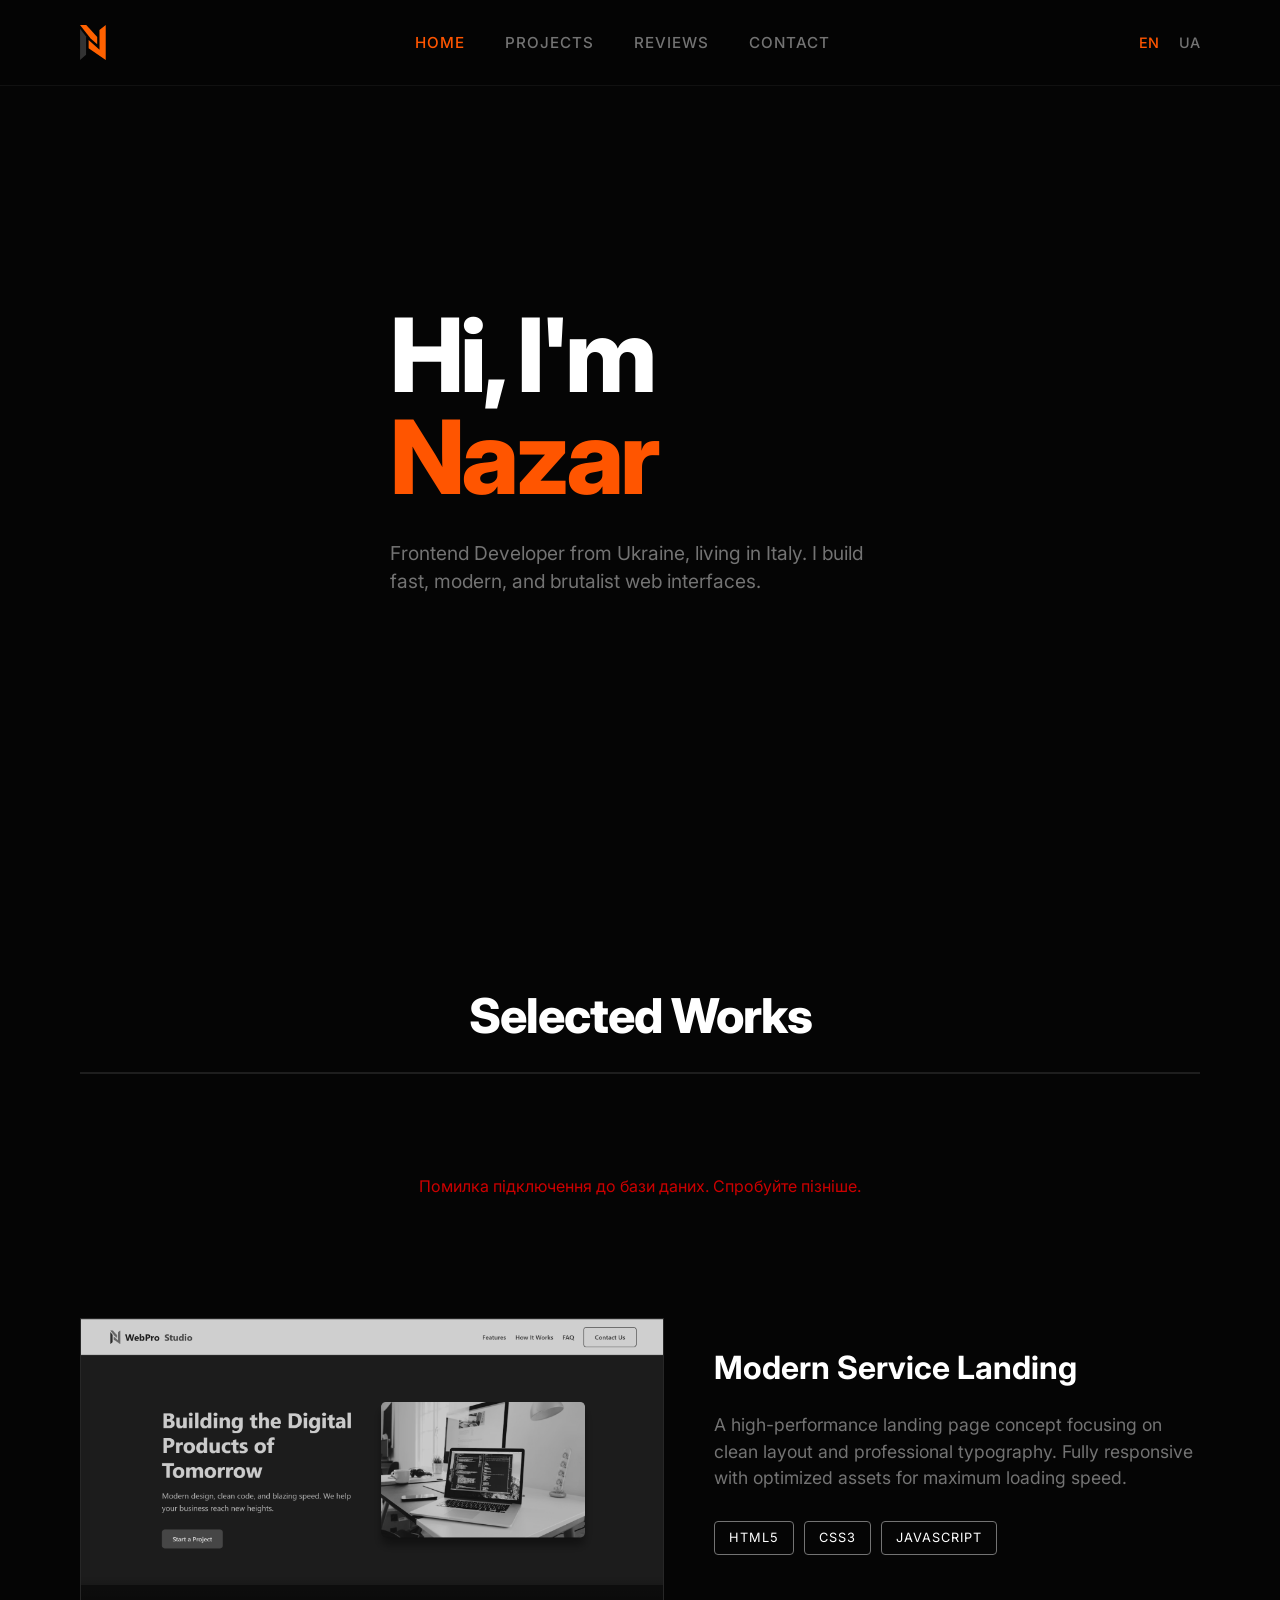
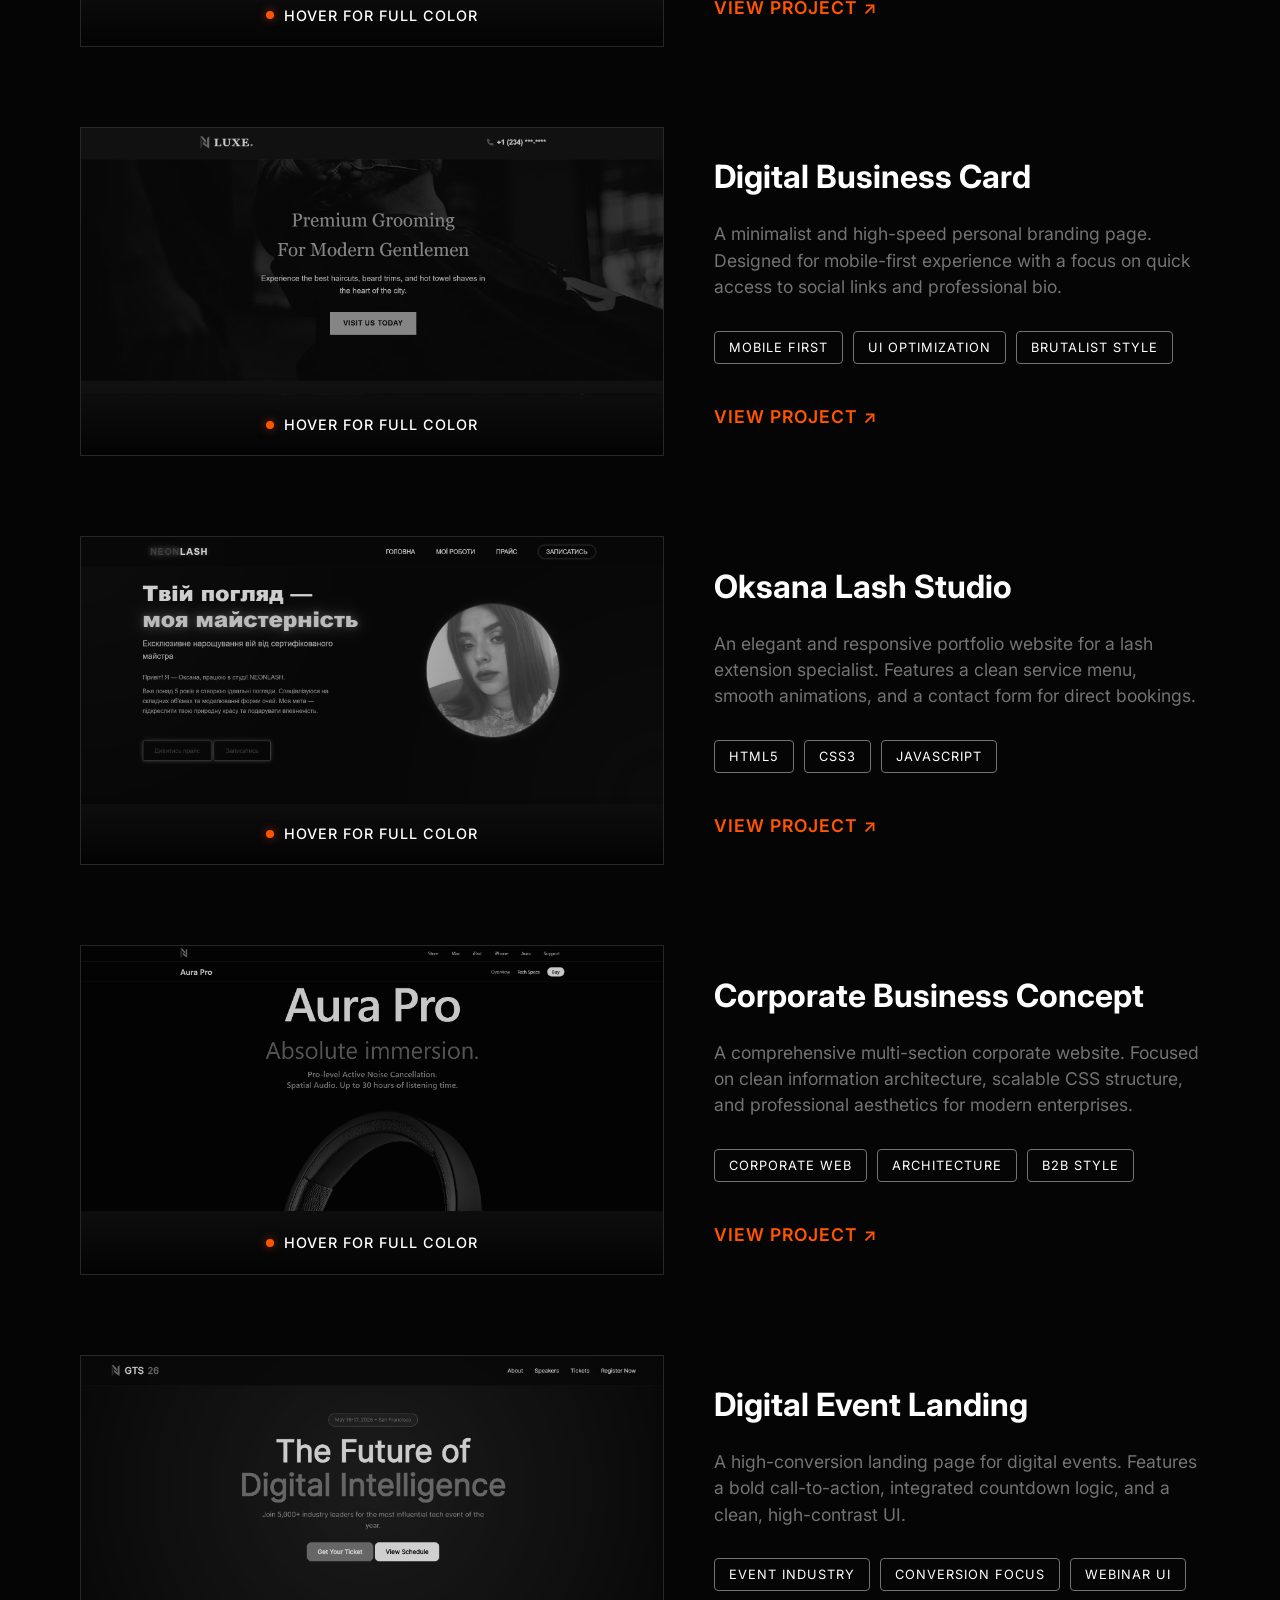
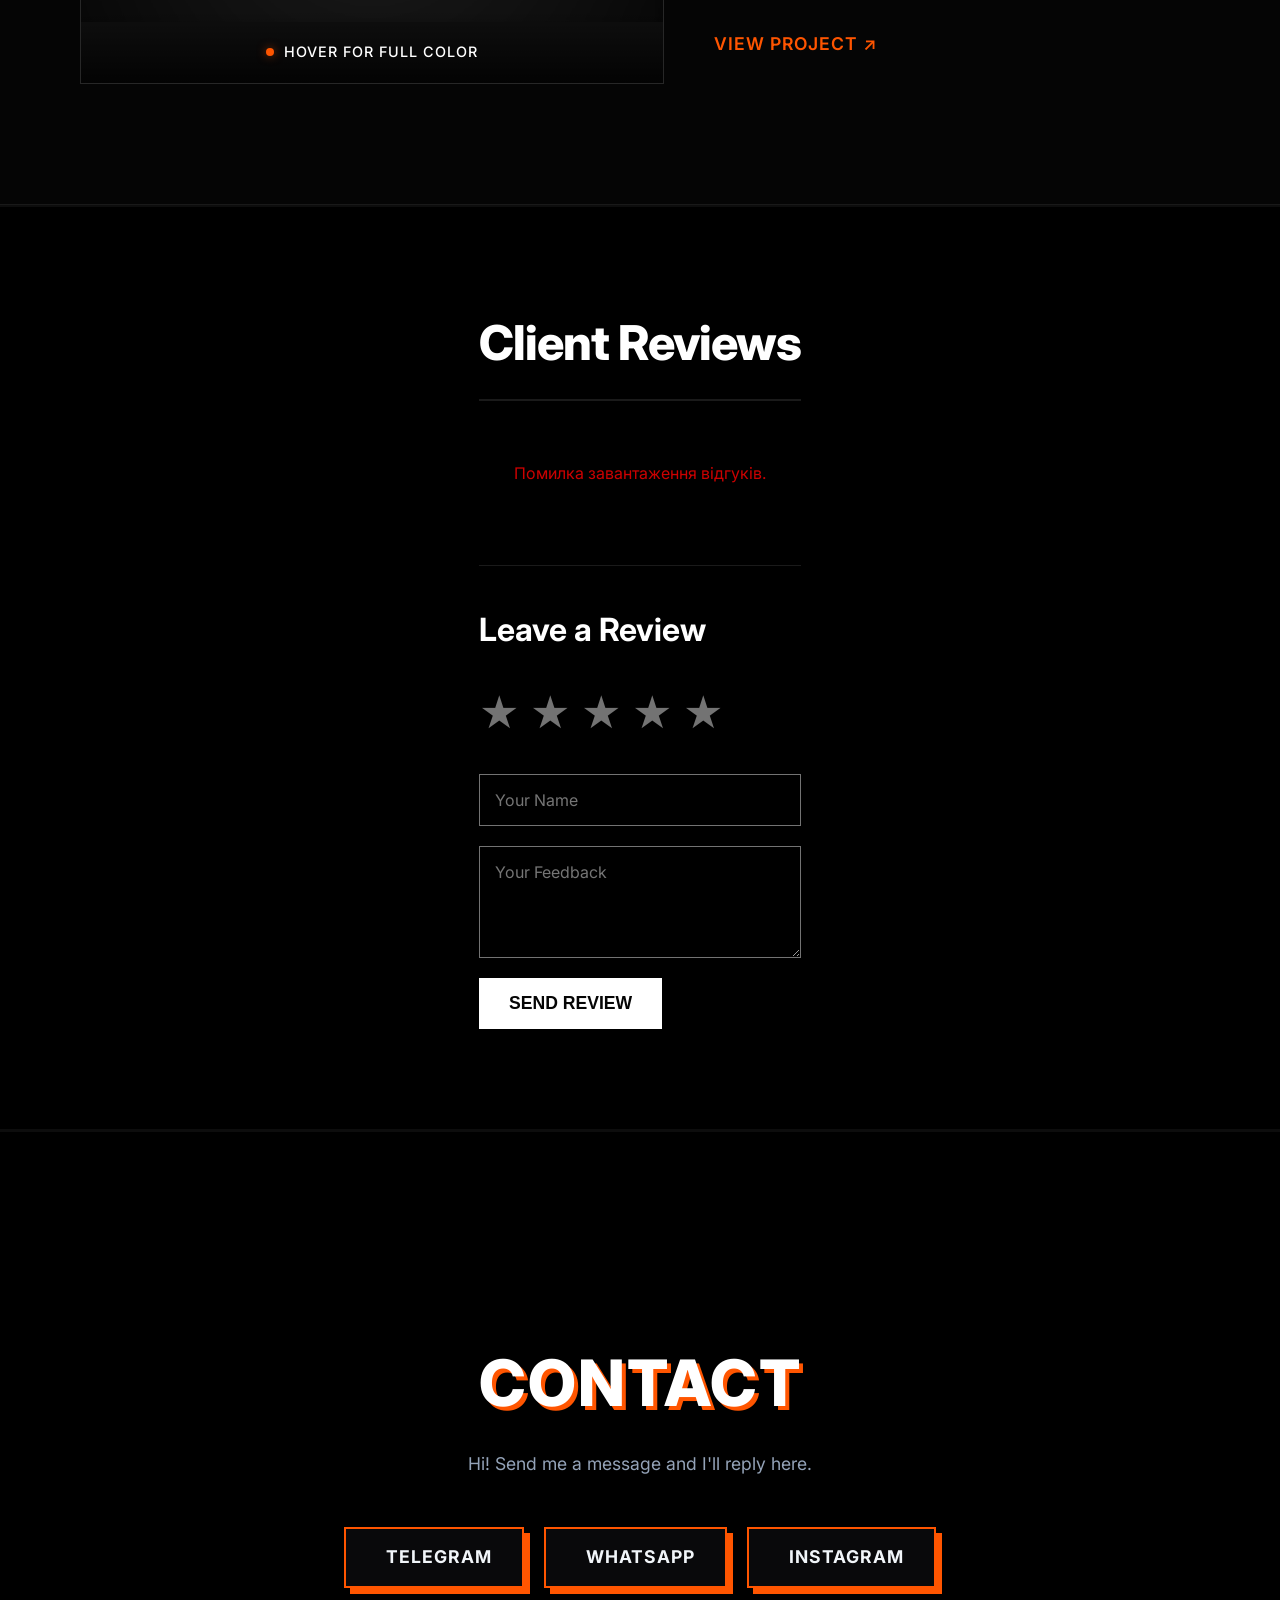
==== index.html @ 7e35fb07 "Update sorting" ====
<!DOCTYPE html>
<html lang="en">
<head>
    <meta charset="UTF-8">
    <meta name="viewport" content="width=device-width, initial-scale=1.0">
    <title>Nazar | Frontend Developer</title>
    
    <link href="https://fonts.googleapis.com/css2?family=Inter:wght@400;500;800&display=swap" rel="stylesheet">
    <link rel="stylesheet" href="styles/style.css">
    <link rel="icon" type="image/svg+xml" href="favicon.svg">
</head>
<body>

    <nav class="top-nav">
        <div class="container nav-wrapper">
            <div class="logo">
    <a href="#home">
        <svg class="brutal-logo" viewBox="0 0 366 497" fill="none" xmlns="http://www.w3.org/2000/svg">
            <path d="M1.00001 52.8118V496.337L86.5 421.773V162.172L1.00001 52.8118Z" fill="#333333"/>
            <path d="M122.5 212L277.338 352.631L276.5 70L365.5 1.07288e-06V497L122.5 329L122.5 212Z" fill="#FF6100"/>
            <path d="M0 0H89L244.5 171.645V275L150.605 193.307L0 0Z" fill="#FF6100"/>
        </svg>
    </a>
</div>
            
            <ul class="nav-links">
                <li><a href="#home" class="active" data-i18n="nav_home">Home</a></li>
                <li><a href="#projects" data-i18n="nav_projects">Projects</a></li>
                <li><a href="#reviews" data-i18n="nav_reviews">Reviews</a></li>
                <li><a href="#contact" data-i18n="nav_contact">Contact</a></li>
            </ul>

            <div class="lang-switcher">
                <button class="lang-btn active" data-lang="en">EN</button>
                <button class="lang-btn" data-lang="ua">UA</button>
            </div>
        </div>
    </nav>

    <header class="hero" id="home">
        <div class="container">
            <h1 class="hero-title" data-i18n="hero_title">Hi, I'm <br><span class="highlight">Nazar</span></h1>
            <p class="hero-subtitle" data-i18n="hero_subtitle">Frontend Developer from Ukraine, living in Italy. I build fast, modern, and brutalist web interfaces.</p>
        </div>
    </header>

    <section id="projects" class="section">
        <div class="container">
            <h2 class="section-title reveal" data-i18n="section_projects_title">Selected Works</h2>

            <div class="projects-grid">
                <article class="project-card reveal">
    <div class="project-image">
        <img src="images/example-landing.png" alt="Example Landing Page" class="portfolio-img">
        
        <div class="image-overlay-hint">
            <span class="dot-orange"></span> 
            <span data-i18n="hint_hover_color">Hover for color</span>
        </div>
    </div>
    
    <div class="project-info">
        <h3 data-i18n="project_example_title">Modern Service Landing</h3>
        <p class="project-desc" data-i18n="project_example_desc">
            A high-performance landing page concept focusing on clean layout and professional typography. Fully responsive with optimized assets for maximum loading speed.
        </p>
        
        <div class="tech-stack">
            <span>HTML5</span>
            <span>CSS3</span>
            <span>JavaScript</span>
        </div>
        
        <a href="https://nazarhlbv.github.io/example-landing/" class="btn-link" target="_blank" data-i18n="btn_view_project">View Project ↗</a>
    </div>
</article>
  <article class="project-card reveal">
    <div class="project-image">
        <img src="images/example-card-site.png" alt="Personal Business Card Website" class="portfolio-img">
        
        <div class="image-overlay-hint">
            <span class="dot-orange"></span> 
            <span data-i18n="hint_hover_color">Hover for color</span>
        </div>
    </div>
    
    <div class="project-info">
        <h3 data-i18n="project_card_title">Digital Business Card</h3>
        <p class="project-desc" data-i18n="project_card_desc">
            A minimalist and high-speed personal branding page. Designed for mobile-first experience with a focus on quick access to social links, professional bio, and contact information.
        </p>
        
        <div class="tech-stack">
            <span>Mobile First</span>
            <span>UI Optimization</span>
            <span>Brutalist Style</span>
        </div>
        
        <a href="https://nazarhlbv.github.io/example-card-site/" class="btn-link" target="_blank" data-i18n="btn_view_project">View Project ↗</a>
    </div>
</article>
                <article class="project-card reveal">
                    <div class="project-image">
                        <img src="images/project-lash.png" alt="Ksu Lash Studio Website" class="portfolio-img">
                        
                        <div class="image-overlay-hint">
                            <span class="dot-orange"></span> 
                            <span data-i18n="hint_hover_color">Hover for color</span>
                        </div>
                    
                    </div>
                    
                    

                    <div class="project-info">
                        <h3 data-i18n="project_lash_title">Oksana Lash Studio</h3>
                        <p class="project-desc" data-i18n="project_lash_desc">
                            An elegant and responsive portfolio website for a lash extension specialist. Features a clean service menu, smooth animations, and a contact form for direct bookings.
                        </p>
                        
                        <div class="tech-stack">
                            <span>HTML5</span>
                            <span>CSS3</span>
                            <span>JavaScript</span>
                        </div>
                        
                        <a href="https://nazarhlbv.github.io/lashmaker-ksu-portfolio/" class="btn-link" target="_blank" data-i18n="btn_view_project">View Project ↗</a>
                    </div>
                </article>
                <article class="project-card reveal">
    <div class="project-image">
        <img src="images/example-corporate-site.png" alt="Corporate Business Website" class="portfolio-img">
        
        <div class="image-overlay-hint">
            <span class="dot-orange"></span> 
            <span data-i18n="hint_hover_color">Hover for color</span>
        </div>
    </div>
    
    <div class="project-info">
        <h3 data-i18n="project_corp_title">Corporate Business Concept</h3>
        <p class="project-desc" data-i18n="project_corp_desc">
            A comprehensive multi-section corporate website. Focused on clean information architecture, scalable CSS structure, and professional aesthetics for modern enterprises.
        </p>
        
        <div class="tech-stack">
            <span>Corporate Web</span>
            <span>Architecture</span>
            <span>B2B Style</span>
        </div>
        
        <a href="https://nazarhlbv.github.io/example-corporate-site/" class="btn-link" target="_blank" data-i18n="btn_view_project">View Project ↗</a>
    </div>
</article>
<article class="project-card reveal">
    <div class="project-image">
        <img src="images/example-event-page.png" alt="Event Webinar Landing" class="portfolio-img">
        
        <div class="image-overlay-hint">
            <span class="dot-orange"></span> 
            <span data-i18n="hint_hover_color">Hover for color</span>
        </div>
    </div>
    
    <div class="project-info">
        <h3 data-i18n="project_event_title">Digital Event Landing</h3>
        <p class="project-desc" data-i18n="project_event_desc">
            A high-conversion landing page for digital events. Features a bold call-to-action, integrated countdown logic, and a clean, high-contrast UI designed to drive registrations.
        </p>
        
        <div class="tech-stack">
            <span>Event Industry</span>
            <span>Conversion Focus</span>
            <span>Webinar UI</span>
        </div>
        
        <a href="https://nazarhlbv.github.io/example-event-page/" class="btn-link" target="_blank" data-i18n="btn_view_project">View Project ↗</a>
    </div>
</article>
            </div>
        </div>
    </section>

    <section id="reviews" class="section">
        <div class="container">
            <h2 class="section-title reveal" data-i18n="section_reviews_title">Client Reviews</h2>

            <div class="reviews-grid reveal" id="reviews-container">
    </div>

            <div class="review-form-container reveal">
                <h3 data-i18n="leave_review_title">Leave a Review</h3>
                <form id="review-form" class="brutal-form">
                    
                    <div class="rating-select">
                        <span class="star" data-value="1">★</span>
                        <span class="star" data-value="2">★</span>
                        <span class="star" data-value="3">★</span>
                        <span class="star" data-value="4">★</span>
                        <span class="star" data-value="5">★</span>
                        <input type="hidden" id="rating-value" value="0">
                    </div>

                    <input type="text" id="reviewer-name" placeholder="Your Name" required data-i18n-placeholder="placeholder_name">
                    <textarea id="reviewer-text" rows="4" placeholder="Your Feedback" required data-i18n-placeholder="placeholder_feedback"></textarea>
                    
                    <button type="submit" class="btn-submit" data-i18n="btn_submit_review">Send Review</button>
                </form>
            </div>

        </div>
    </section>

   

    
    
<section id="contact" class="brutal-contact-section reveal">
        <div class="contact-container">
        <h2 class="brutal-title reveal" data-i18n="contact_title">Contact</h2>
        
        <p class="contact-subtitle reveal" data-i18n="contact_subtitle">
            Привіт! Напиши мені повідомлення, і ми обговоримо твій проєкт.
        </p>

        <div class="social-links-grid reveal">
            <a href="https://t.me/nazarhlbv" target="_blank" class="brutal-btn telegram">
                <i class='bx bxl-telegram'></i> <span data-i18n="btn_telegram">Telegram</span>
            </a>

            <a href="https://wa.me/380968238181" target="_blank" class="brutal-btn whatsapp">
                <i class='bx bxl-whatsapp'></i> <span data-i18n="btn_whatsapp">WhatsApp</span>
            </a>

            <a href="https://www.instagram.com/nazarhlbv/" target="_blank" class="brutal-btn github">
                <i class='bx bxl-instagram'></i> <span data-i18n="btn_instagram">Instagram</span>
            </a>
        </div>
    </div>
</section>
<script src="scripts/script.js" defer></script>
</body>
</html>
---- styles/style.css ----
/* ========================================== */
/* 1. БАЗОВІ НАЛАШТУВАННЯ (МІНІМАЛІЗМ)        */
/* ========================================== */

:root {
    --bg-black: #050505;       /* Майже абсолютний чорний */
    --text-white: #ffffff;     /* Чистий білий */
    --text-gray: #737373;      /* Стильний нейтральний сірий */
    --accent-orange: #FF5500;  /* Яскравий, різкий помаранчевий */
}

* {
    margin: 0;
    padding: 0;
    box-sizing: border-box;
}
html {
    scroll-behavior: smooth;
    /* Це дуже важлива штука! Вона каже браузеру зупиняти скрол на 100px вище заголовка, 
       щоб твоя напівпрозора шапка меню не перекривала текст */
    scroll-padding-top: 100px; 
}
body {
    font-family: 'Inter', sans-serif;
    background-color: var(--bg-black);
    color: var(--text-white);
    line-height: 1.5;
    /* Додаємо плавне прокручування */
}

.container {
    max-width: 1200px;
    margin: 0 auto;
    padding: 0 40px; /* Більші відступи по краях для "повітря" */
}

/* ========================================== */
/* 2. НАВІГАЦІЯ (БЕЗ СКЛА, ТІЛЬКИ ТЕКСТ)      */
/* ========================================== */

.nav-wrapper {
    display: flex;
    justify-content: space-between;
    align-items: center;
}

.logo {
    font-size: 1.2rem;
    font-weight: 800;
    letter-spacing: -1px;
    text-transform: uppercase;
}

.logo .dot {
    color: var(--accent-orange);
}
/* Стилі для горизонтального списку навігації */
.nav-links {
    display: flex;
    gap: 40px; /* Відстань між кнопками меню */
    list-style: none; /* Прибираємо крапки списку */
}

.nav-links a {
    text-decoration: none; /* Прибираємо підкреслення */
    color: var(--text-gray);
    font-size: 0.95rem;
    font-weight: 500;
    text-transform: uppercase;
    letter-spacing: 1px;
    transition: color 0.3s ease;
}

/* Ефект при наведенні мишки */
.nav-links a:hover {
    color: var(--text-white);
}

/* Активний пункт меню (де ми зараз знаходимось) */
.nav-links a.active {
    color: var(--accent-orange);
}

/* Робимо так, щоб при скролі шапка мала ледь помітну лінію знизу та трохи прозорий фон */
.top-nav {
    position: fixed;
    top: 0;
    width: 100%;
    padding: 25px 0;
    /* Чорний фон з легким ефектом прозорості (95%) */
    background-color: rgba(5, 5, 5, 0.95); 
    backdrop-filter: blur(10px); /* Розмиває те, що проїжджає під шапкою */
    -webkit-backdrop-filter: blur(10px);
    border-bottom: 1px solid rgba(255, 255, 255, 0.05); /* Ледь помітна сіра лінія */
    z-index: 100;
}

.lang-switcher {
    display: flex;
    gap: 20px;
}

.lang-btn {
    background: transparent;
    border: none;
    color: var(--text-gray);
    font-size: 0.9rem;
    font-weight: 500;
    cursor: pointer;
    transition: color 0.3s ease;
    font-family: 'Inter', sans-serif;
    text-transform: uppercase;
}

.lang-btn:hover {
    color: var(--text-white);
}

/* Мінімалістичний акцент для вибраної мови (просто помаранчевий текст) */
.lang-btn.active {
    color: var(--accent-orange);
}

/* ========================================== */
/* 3. ГОЛОВНИЙ ЕКРАН (HERO)                   */
/* ========================================== */

.hero {
    height: 100vh;
    display: flex;
    align-items: center; /* Центруємо по вертикалі */
    /* Але текст тепер притиснутий до лівого краю (через .container) */
}

.hero-title {
    font-size: clamp(4rem, 8vw, 7rem);
    font-weight: 800;
    line-height: 1;
    letter-spacing: -0.04em;
    margin-bottom: 30px;
    color: var(--text-white);
    
    /* Додаємо магію анімації */
    opacity: 0; /* Спочатку робимо текст повністю прозорим */
    /* Запускаємо анімацію: триває 1 сек, плавна крива швидкості, залишається в кінці (forwards) */
    animation: fadeUp 1s cubic-bezier(0.16, 1, 0.3, 1) forwards; 
}

.hero-title .highlight {
    color: var(--accent-orange);
}

.hero-subtitle {
    font-size: 1.2rem;
    color: var(--text-gray);
    max-width: 500px;
    font-weight: 400;
    
    /* Додаємо магію анімації для підзаголовка */
    opacity: 0;
    animation: fadeUp 1s cubic-bezier(0.16, 1, 0.3, 1) forwards;
    animation-delay: 0.3s; /* ВАЖЛИВО: Затримка в 0.3 секунди, щоб він з'явився ПІСЛЯ заголовка */
}
/* ========================================== */
/* 4. АНІМАЦІЇ ПОЯВИ (ANIMATIONS)             */
/* ========================================== */

/* Анімація плавного спливання знизу вгору */
@keyframes fadeUp {
    0% {
        opacity: 0;
        transform: translateY(40px); /* Починаємо на 40 пікселів нижче */
    }
    100% {
        opacity: 1;
        transform: translateY(0); /* Стаємо на своє фінальне місце */
    }
}

/* ========================================== */
/* 5. БАЗОВІ СЕКЦІЇ (ДЛЯ СКРОЛУ)              */
/* ========================================== */

.section {
    min-height: 100vh; /* Кожна секція займає 100% висоти екрану */
    display: flex;
    align-items: center;
    padding-top: 80px; /* Відступ зверху, щоб наша фіксована шапка не перекривала контент */
}

.section h2 {
    font-size: 3rem;
    font-weight: 800;
    color: var(--text-white);
    opacity: 0.2; /* Поки що зробимо текст напівпрозорим, як "заглушку" */
    text-align: center;
}
/* ========================================== */
/* 6. СЕКЦІЯ ПРОЄКТІВ                         */
/* ========================================== */

.section-title {
    font-size: clamp(2.5rem, 5vw, 4rem);
    font-weight: 800;
    margin-bottom: 60px;
    letter-spacing: -1px;
    color: var(--text-white);
    border-bottom: 2px solid rgba(255, 255, 255, 0.1); /* Тонка лінія під заголовком */
    padding-bottom: 20px;
}

/* Сітка для проєктів (якщо їх буде кілька, вони стануть один під одним) */
.projects-grid {
    display: flex;
    flex-direction: column;
    gap: 80px; /* Велика відстань між проєктами */
}

/* Картка проєкту: зліва картинка, справа текст */
.project-card {
    display: grid;
    grid-template-columns: 1.2fr 1fr; /* Картинка трохи ширша за текст */
    gap: 50px;
    align-items: center;
}

/* Заглушка для скріншоту сайту */
.project-image .image-placeholder {
    width: 100%;
    aspect-ratio: 16 / 9; /* Пропорції екрану ноутбука */
    background-color: #0f0f0f; /* Трохи світліший за фон сайту */
    border: 1px solid rgba(255, 255, 255, 0.1);
    display: flex;
    align-items: center;
    justify-content: center;
    color: var(--text-gray);
    font-size: 0.9rem;
    text-transform: uppercase;
    letter-spacing: 2px;
    transition: border-color 0.3s ease;
}

/* При наведенні на проєкт рамка картинки стає помаранчевою */
.project-card:hover .image-placeholder {
    border-color: var(--accent-orange);
}

.project-info h3 {
    font-size: 2rem;
    font-weight: 700;
    margin-bottom: 20px;
    color: var(--text-white);
}

.project-desc {
    font-size: 1.1rem;
    color: var(--text-gray);
    margin-bottom: 30px;
}

/* Теги технологій (маленькі строгі рамочки) */
.tech-stack {
    display: flex;
    flex-wrap: wrap;
    gap: 10px;
    margin-bottom: 40px;
}

.tech-stack span {
    font-size: 0.8rem;
    color: var(--text-white);
    border: 1px solid var(--text-gray);
    padding: 6px 14px;
    border-radius: 4px; /* Легке закруглення, майже квадратне */
    text-transform: uppercase;
    letter-spacing: 1px;
}

/* Кнопка-посилання */
.btn-link {
    display: inline-block;
    color: var(--accent-orange);
    font-size: 1.1rem;
    font-weight: 600;
    text-decoration: none;
    text-transform: uppercase;
    letter-spacing: 1px;
    transition: transform 0.3s ease, color 0.3s ease;
}

/* Стрілочка вистрибує при наведенні */
.btn-link:hover {
    color: #ff7733; /* Трохи світліший помаранчевий */
    transform: translateX(10px); /* Зсув вправо */
}

/* Адаптивність: на мобільних телефонах картинка і текст стають в стовпчик */
@media (max-width: 900px) {
    .project-card {
        grid-template-columns: 1fr; /* Одна колонка */
        gap: 30px;
    }
}
/* ========================================== */
/* СТИЛІ ДЛЯ КАРТИНКИ ПРОЄКТУ (BRUTALISM)     */
/* ========================================== */

/* ========================================== */
/* СТИЛІ ДЛЯ КАРТИНКИ ПРОЄКТУ (BRUTALISM)     */
/* ========================================== */

.project-image {
    width: 100%;
    /* Робимо цей блок відносним (relative), щоб підказка була всередині */
    position: relative; 
    overflow: hidden; 
    border: 1px solid rgba(255, 255, 255, 0.1);
    background-color: #0f0f0f; /* Колір заглушки */
    transition: border-color 0.3s ease;
}

.portfolio-img {
    width: 100%;
    height: 100%;
    aspect-ratio: 16 / 9;
    object-fit: contain;
    display: block;
    object-position: top;
    /* Магія Бруталізму: чорно-біла */
    filter: grayscale(100%) opacity(0.8);
    transition: transform 0.5s ease, filter 0.5s ease;
}

/* ========================================== */
/* НОВА ПІДКАЗКА ПОНОВЕРХ КАРТИНКИ            */
/* ========================================== */

.image-overlay-hint {
    /* Абсолютне позиціонування поверх картинки */
    position: absolute;
    bottom: 0;
    left: 0;
    width: 100%;
    
    /* Темний, напівпрозорий градієнт-підкладка */
    background: linear-gradient(0deg, rgba(0,0,0,0.8) 0%, rgba(0,0,0,0) 100%);
    
    color: var(--text-white);
    padding: 30px 20px 20px; /* Більший відступ зверху для градієнта */
    display: flex;
    align-items: center;
    justify-content: center;
    gap: 10px;
    font-size: 0.9rem;
    font-weight: 500;
    text-transform: uppercase;
    letter-spacing: 1px;
    font-family: 'Inter', sans-serif;
    
    /* Ховаємо її за замовчуванням (через opacity) */
    opacity: 1; /* Спочатку видно */
    transition: opacity 0.3s ease;
    z-index: 2;
}

/* Маленька помаранчева цятка */
.image-overlay-hint .dot-orange {
    width: 8px;
    height: 8px;
    background-color: var(--accent-orange);
    border-radius: 50%;
    box-shadow: 0 0 10px rgba(255, 85, 0, 0.5); /* Світіння */
}

/* ========================================== */
/* ХОВЕР ЛОГІКА (Тільки на зображення!)       */
/* ========================================== */

/* 1. Коли наводимо на .project-image: */
.project-image:hover .portfolio-img {
    filter: grayscale(0%) opacity(1); /* Колір! */
    transform: scale(1.05); /* Легке наближення */
}

.project-image:hover {
    border-color: var(--accent-orange); /* Рамка */
}

/* 2. Ховаємо підказку, коли зображення стає кольоровим */
.project-image:hover .image-overlay-hint {
    opacity: 0; /* Зникає плавно */
}
/* ========================================== */
/* 8. ФОРМА ВІДГУКУ (BRUTALISM)               */
/* ========================================== */

.review-form-container {
    margin-top: 80px;
    padding-top: 40px;
    border-top: 1px solid rgba(255, 255, 255, 0.1);
    max-width: 600px; /* Форма не розтягується на весь екран */
}

.review-form-container h3 {
    font-size: 2rem;
    margin-bottom: 30px;
    color: var(--text-white);
}

.brutal-form {
    display: flex;
    flex-direction: column;
    gap: 20px;
}

.brutal-form input,
.brutal-form textarea {
    background: transparent;
    border: 1px solid var(--text-gray);
    color: var(--text-white);
    padding: 15px;
    font-size: 1rem;
    font-family: 'Inter', sans-serif;
    transition: border-color 0.3s ease, box-shadow 0.3s ease;
    outline: none;
}

/* Коли користувач клікає на поле (фокус) */
.brutal-form input:focus,
.brutal-form textarea:focus {
    border-color: var(--accent-orange);
    /* Брутальний ефект: масивна помаранчева лінія зліва всередині поля */
    box-shadow: inset 4px 0 0 var(--accent-orange); 
}

/* Інтерактивні зірочки */
.rating-select {
    display: flex;
    gap: 10px;
    font-size: 2.5rem; /* Великі зірки */
    cursor: pointer;
    color: var(--text-gray);
    margin-bottom: 10px;
}

.rating-select .star {
    transition: color 0.2s ease, transform 0.2s ease;
}

/* Коли зірка активна (клікнули) або на неї навели (через JS) */
.rating-select .star.hovered,
.rating-select .star.active {
    color: var(--accent-orange);
}

.rating-select .star.hovered {
    transform: scale(1.1); /* Трохи збільшується */
}

/* Кнопка відправки */
.btn-submit {
    background: var(--text-white);
    color: var(--bg-black);
    border: none;
    padding: 15px 30px;
    font-size: 1.1rem;
    font-weight: 700;
    text-transform: uppercase;
    cursor: pointer;
    transition: background 0.3s ease, color 0.3s ease;
    align-self: flex-start; /* Кнопка не розтягується, а займає стільки місця, скільки треба */
}

.btn-submit:hover {
    background: var(--accent-orange);
    color: var(--text-white);
}
.review-header {
    display: flex;
    justify-content: space-between;
    align-items: flex-start;
    margin-bottom: 20px;
}

.review-date {
    font-size: 0.8rem;
    color: var(--text-gray);
    font-weight: 500;
}

/* Оновимо колір порожніх зірок для контрасту */
.stars {
    color: var(--accent-orange);
}
/* Кнопка чату */
#chat-widget {
    position: fixed;
    bottom: 30px;
    left: 30px;
    z-index: 1000;
}

#chat-trigger {
    width: 60px;
    height: 60px;
    background: var(--accent-orange);
    border: none;
    border-radius: 0; /* Бруталізм — квадрати! */
    font-size: 1.5rem;
    cursor: pointer;
    box-shadow: 5px 5px 0 var(--text-white);
    transition: transform 0.2s;
}

#chat-trigger:active { transform: translate(2px, 2px); }


/* ========================================== */
/* СТИЛІ ДЛЯ ПОВІДОМЛЕНЬ ТА ГАЛОЧОК           */
/* ========================================== */


/* ========================================== */
/* СЕКЦІЯ КОНТАКТІВ (БРУТАЛІЗМ)               */
/* ========================================== */

.brutal-contact-section {
    min-height: 80vh;
    background-color: #000000; /* Глибокий темний фон */
    /* Магія: створюємо хакерську сітку на фоні */
    padding: 100px 20px;
    display: flex;
    justify-content: center;
    align-items: center;
    text-align: center;
    border-top: 1px solid rgba(255, 255, 255, 0.05);
}

.contact-container {
    max-width: 800px;
    width: 100%;
}

/* Величезний заголовок з "жорсткою" тіню */
.brutal-title {
    font-size: 4rem;
    font-weight: 800;
    color: #ffffff;
    text-transform: uppercase;
    letter-spacing: 2px;
    margin-bottom: 20px;
    /* Помаранчева тінь у стилі бруталізму */
    text-shadow: 4px 4px 0 #ff5500; 
}

.contact-subtitle {
    color: #94a3b8;
    font-size: 1.1rem;
    margin-bottom: 50px;
}

/* Контейнер для кнопок */
.social-links-grid {
    display: flex;
    flex-wrap: wrap;
    justify-content: center;
    gap: 20px;
    margin-bottom: 60px;
}

/* Спільний стиль для кнопок-посилань */
.brutal-btn {
    display: inline-flex;
    align-items: center;
    gap: 10px;
    padding: 15px 30px;
    background: #09090b;
    color: #f1f5f9;
    font-size: 1.1rem;
    font-weight: 700;
    text-decoration: none;
    text-transform: uppercase;
    letter-spacing: 1px;
    
    /* Жорсткі рамки і тіні */
    border: 2px solid #ff5500;
    box-shadow: 6px 6px 0 #ff5500;
    transition: all 0.2s ease;
}

.brutal-btn i {
    font-size: 1.5rem;
}

/* Анімація натискання (кнопка "вдавлюється") */
.brutal-btn:hover {
    transform: translate(4px, 4px);
    box-shadow: 2px 2px 0 #ff5500;
    background: rgba(255, 85, 0, 0.1);
    color: #ffffff;
}

/* Окрема велика кнопка для виклику чату */
.brutal-chat-btn {
    background: #ff5500;
    color: #ffffff;
    border: none;
    padding: 18px 40px;
    font-size: 1.2rem;
    font-weight: 800;
    text-transform: uppercase;
    cursor: pointer;
    display: inline-flex;
    align-items: center;
    gap: 12px;
    
    /* Жорстка чорна тінь, щоб кнопка "випирала" */
    box-shadow: 8px 8px 0 #000000;
    border: 2px solid #000000;
    transition: all 0.2s ease;
}

.brutal-chat-btn i {
    font-size: 1.8rem;
}

.brutal-chat-btn:hover {
    transform: translate(4px, 4px);
    box-shadow: 4px 4px 0 #000000;
    background: #e64d00;
}

/* Адаптивність для мобільних */
@media (max-width: 600px) {
    .brutal-title {
        font-size: 2.5rem;
        text-shadow: 3px 3px 0 #ff5500; 
    }
    .brutal-btn {
        width: 100%;
        justify-content: center;
    }
}
/* Елегантне розділення секцій */
section {
    padding-top: 120px; 
    padding-bottom: 120px;
    /* Дуже тонка, напівпрозора біла лінія знизу кожної секції */
    border-bottom: 1px solid rgba(255, 255, 255, 0.08); 
}

/* Забираємо лінію в останньої секції (Контакти), щоб не висіла в самому низу екрану */
section:last-of-type {
    border-bottom: none;
}
/* Секція відгуків - Патерн з крапок */
#reviews {
    background-color: #000000;
    padding-top: 100px;
    padding-bottom: 100px;
    
    /* Товсті жорсткі рамки зверху і знизу, щоб "запечатати" секцію */
    border-top: 2px solid rgba(255, 255, 255, 0.05);
    border-bottom: 2px solid rgba(255, 255, 255, 0.05);
}
/* ========================================== */
/* АНІМАЦІЇ ПРИ СКРОЛІ (SCROLL REVEAL)        */
/* ========================================== */

.reveal {
    opacity: 0;
    transform: translateY(50px); /* Зсув вниз */
    /* Плавний перехід, як у твоєму Hero екрані */
    transition: all 0.8s cubic-bezier(0.16, 1, 0.3, 1); 
}

.reveal.active {
    opacity: 1;
    transform: translateY(0); /* Повернення на місце */
}
.logo a {
    display: flex;
    align-items: center;
    text-decoration: none;
}

.brutal-logo {
    height: 35px; /* Регулюй висоту тут під свій смак */
    width: auto;
    display: block;
    transition: transform 0.3s ease, filter 0.3s ease;
}

/* Ефект при наведенні */
.logo a:hover .brutal-logo {
    transform: scale(1.1); /* Трохи збільшується */
    filter: drop-shadow(0 0 8px var(--primary-color)); /* Додає легке помаранчеве світіння */
}
/* =========================================
   СТАН ЗАВАНТАЖЕННЯ (LOADER)
   ========================================= */
.loader-container {
    text-align: center;
    padding: 40px 20px;
    color: #888;
    width: 100%;
    grid-column: 1 / -1; /* Щоб лоадер займав всю ширину сітки */
    display: flex;
    flex-direction: column;
    align-items: center;
    gap: 15px;
}

.spinner {
    width: 40px;
    height: 40px;
    border: 4px solid #1a1a1a;
    border-top: 4px solid #FF5500; /* Твій фірмовий оранжевий */
    border-radius: 50%;
    animation: spin 1s linear infinite;
}

.loader-hint {
    font-size: 12px;
    color: #555;
    margin-top: 5px;
}

@keyframes spin {
    0% { transform: rotate(0deg); }
    100% { transform: rotate(360deg); }
}
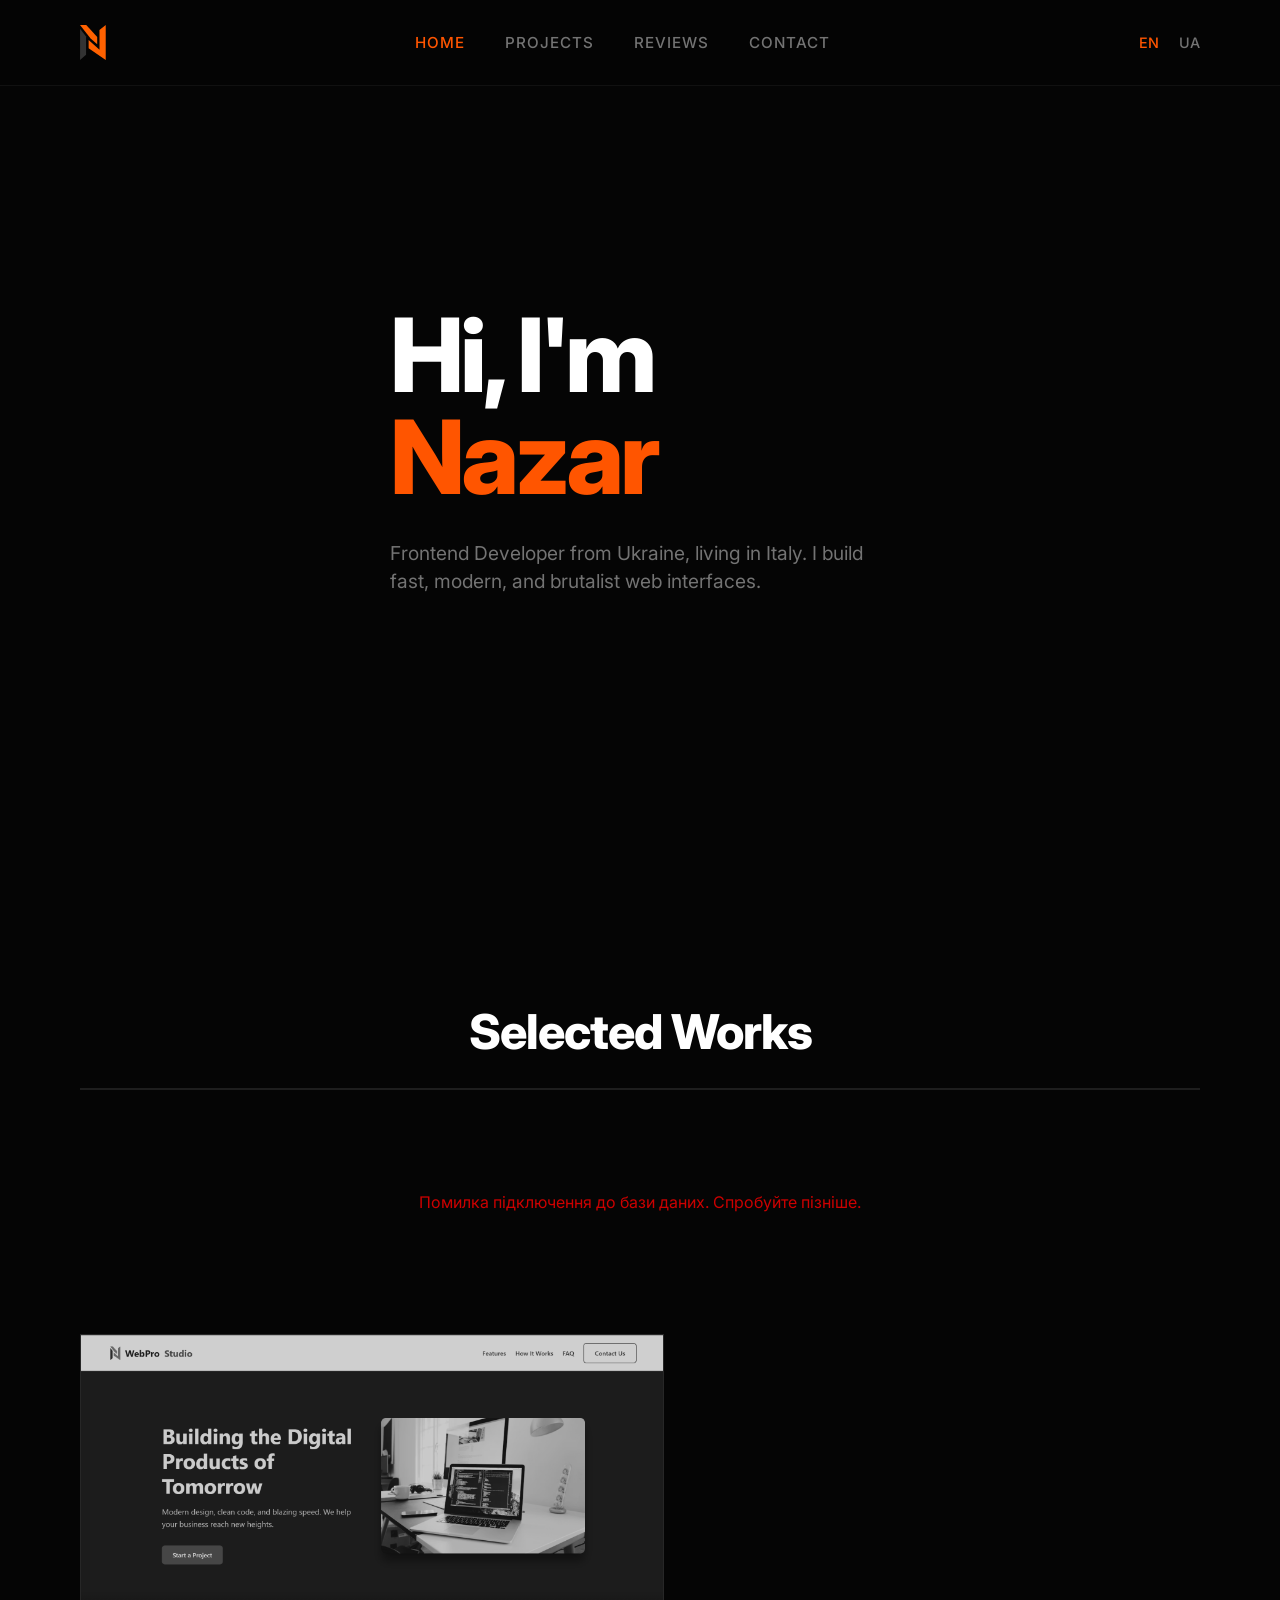
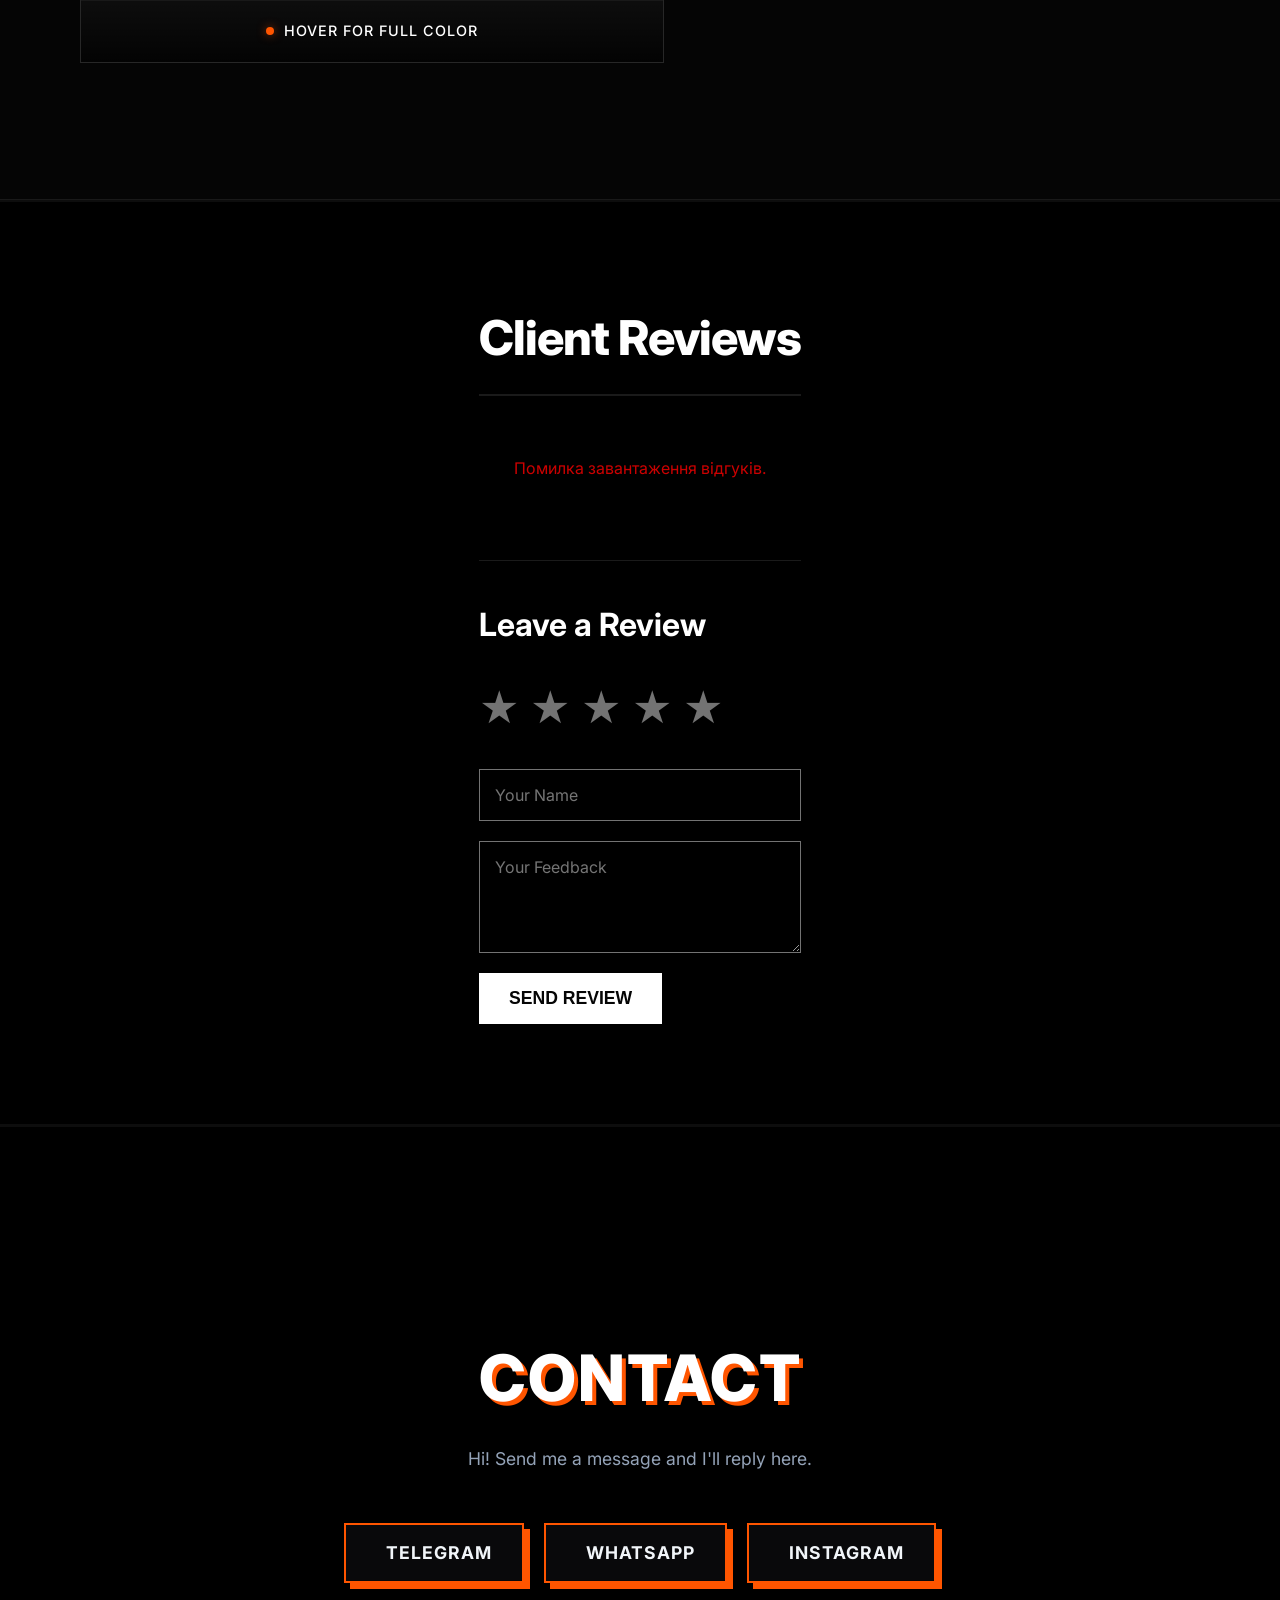
==== commit 46c93522: "change projects" ====
--- a/index.html
+++ b/index.html
@@ -57,126 +57,7 @@
             <span class="dot-orange"></span> 
             <span data-i18n="hint_hover_color">Hover for color</span>
         </div>
-    </div>
     
-    <div class="project-info">
-        <h3 data-i18n="project_example_title">Modern Service Landing</h3>
-        <p class="project-desc" data-i18n="project_example_desc">
-            A high-performance landing page concept focusing on clean layout and professional typography. Fully responsive with optimized assets for maximum loading speed.
-        </p>
-        
-        <div class="tech-stack">
-            <span>HTML5</span>
-            <span>CSS3</span>
-            <span>JavaScript</span>
-        </div>
-        
-        <a href="https://nazarhlbv.github.io/example-landing/" class="btn-link" target="_blank" data-i18n="btn_view_project">View Project ↗</a>
-    </div>
-</article>
-  <article class="project-card reveal">
-    <div class="project-image">
-        <img src="images/example-card-site.png" alt="Personal Business Card Website" class="portfolio-img">
-        
-        <div class="image-overlay-hint">
-            <span class="dot-orange"></span> 
-            <span data-i18n="hint_hover_color">Hover for color</span>
-        </div>
-    </div>
-    
-    <div class="project-info">
-        <h3 data-i18n="project_card_title">Digital Business Card</h3>
-        <p class="project-desc" data-i18n="project_card_desc">
-            A minimalist and high-speed personal branding page. Designed for mobile-first experience with a focus on quick access to social links, professional bio, and contact information.
-        </p>
-        
-        <div class="tech-stack">
-            <span>Mobile First</span>
-            <span>UI Optimization</span>
-            <span>Brutalist Style</span>
-        </div>
-        
-        <a href="https://nazarhlbv.github.io/example-card-site/" class="btn-link" target="_blank" data-i18n="btn_view_project">View Project ↗</a>
-    </div>
-</article>
-                <article class="project-card reveal">
-                    <div class="project-image">
-                        <img src="images/project-lash.png" alt="Ksu Lash Studio Website" class="portfolio-img">
-                        
-                        <div class="image-overlay-hint">
-                            <span class="dot-orange"></span> 
-                            <span data-i18n="hint_hover_color">Hover for color</span>
-                        </div>
-                    
-                    </div>
-                    
-                    
-
-                    <div class="project-info">
-                        <h3 data-i18n="project_lash_title">Oksana Lash Studio</h3>
-                        <p class="project-desc" data-i18n="project_lash_desc">
-                            An elegant and responsive portfolio website for a lash extension specialist. Features a clean service menu, smooth animations, and a contact form for direct bookings.
-                        </p>
-                        
-                        <div class="tech-stack">
-                            <span>HTML5</span>
-                            <span>CSS3</span>
-                            <span>JavaScript</span>
-                        </div>
-                        
-                        <a href="https://nazarhlbv.github.io/lashmaker-ksu-portfolio/" class="btn-link" target="_blank" data-i18n="btn_view_project">View Project ↗</a>
-                    </div>
-                </article>
-                <article class="project-card reveal">
-    <div class="project-image">
-        <img src="images/example-corporate-site.png" alt="Corporate Business Website" class="portfolio-img">
-        
-        <div class="image-overlay-hint">
-            <span class="dot-orange"></span> 
-            <span data-i18n="hint_hover_color">Hover for color</span>
-        </div>
-    </div>
-    
-    <div class="project-info">
-        <h3 data-i18n="project_corp_title">Corporate Business Concept</h3>
-        <p class="project-desc" data-i18n="project_corp_desc">
-            A comprehensive multi-section corporate website. Focused on clean information architecture, scalable CSS structure, and professional aesthetics for modern enterprises.
-        </p>
-        
-        <div class="tech-stack">
-            <span>Corporate Web</span>
-            <span>Architecture</span>
-            <span>B2B Style</span>
-        </div>
-        
-        <a href="https://nazarhlbv.github.io/example-corporate-site/" class="btn-link" target="_blank" data-i18n="btn_view_project">View Project ↗</a>
-    </div>
-</article>
-<article class="project-card reveal">
-    <div class="project-image">
-        <img src="images/example-event-page.png" alt="Event Webinar Landing" class="portfolio-img">
-        
-        <div class="image-overlay-hint">
-            <span class="dot-orange"></span> 
-            <span data-i18n="hint_hover_color">Hover for color</span>
-        </div>
-    </div>
-    
-    <div class="project-info">
-        <h3 data-i18n="project_event_title">Digital Event Landing</h3>
-        <p class="project-desc" data-i18n="project_event_desc">
-            A high-conversion landing page for digital events. Features a bold call-to-action, integrated countdown logic, and a clean, high-contrast UI designed to drive registrations.
-        </p>
-        
-        <div class="tech-stack">
-            <span>Event Industry</span>
-            <span>Conversion Focus</span>
-            <span>Webinar UI</span>
-        </div>
-        
-        <a href="https://nazarhlbv.github.io/example-event-page/" class="btn-link" target="_blank" data-i18n="btn_view_project">View Project ↗</a>
-    </div>
-</article>
             </div>
         </div>
     </section>
--- a/styles/style.css
+++ b/styles/style.css
@@ -729,4 +729,34 @@
 @keyframes spin {
     0% { transform: rotate(0deg); }
     100% { transform: rotate(360deg); }
+}
+/* 1. Визначаємо саму анімацію (звідки і куди рухаємося) */
+@keyframes fadeInUp {
+    from {
+        opacity: 0;
+        transform: translateY(30px); /* Починаємо трохи нижче */
+    }
+    to {
+        opacity: 1;
+        transform: translateY(0); /* Стаємо на своє місце */
+    }
+}
+
+/* 2. Застосовуємо анімацію до картки проєкту */
+.project-card {
+    opacity: 0; /* Спочатку ховаємо, щоб не було блимання */
+    animation: fadeInUp 0.8s ease forwards;
+}
+
+/* 3. (Опціонально) Ефект затримки для кожної наступної картки */
+/* Це зробить так, що проєкти з'являтимуться по черзі, а не всі разом */
+.project-card:nth-child(1) { animation-delay: 0.1s; }
+.project-card:nth-child(2) { animation-delay: 0.2s; }
+.project-card:nth-child(3) { animation-delay: 0.3s; }
+.project-card:nth-child(4) { animation-delay: 0.4s; }
+.project-card:nth-child(5) { animation-delay: 0.5s; }
+.projects-grid {
+    display: grid;
+    /* Твої існуючі стилі сітки */
+    align-items: start; /* Щоб картки не розтягувалися дивно під час анімації */
 }
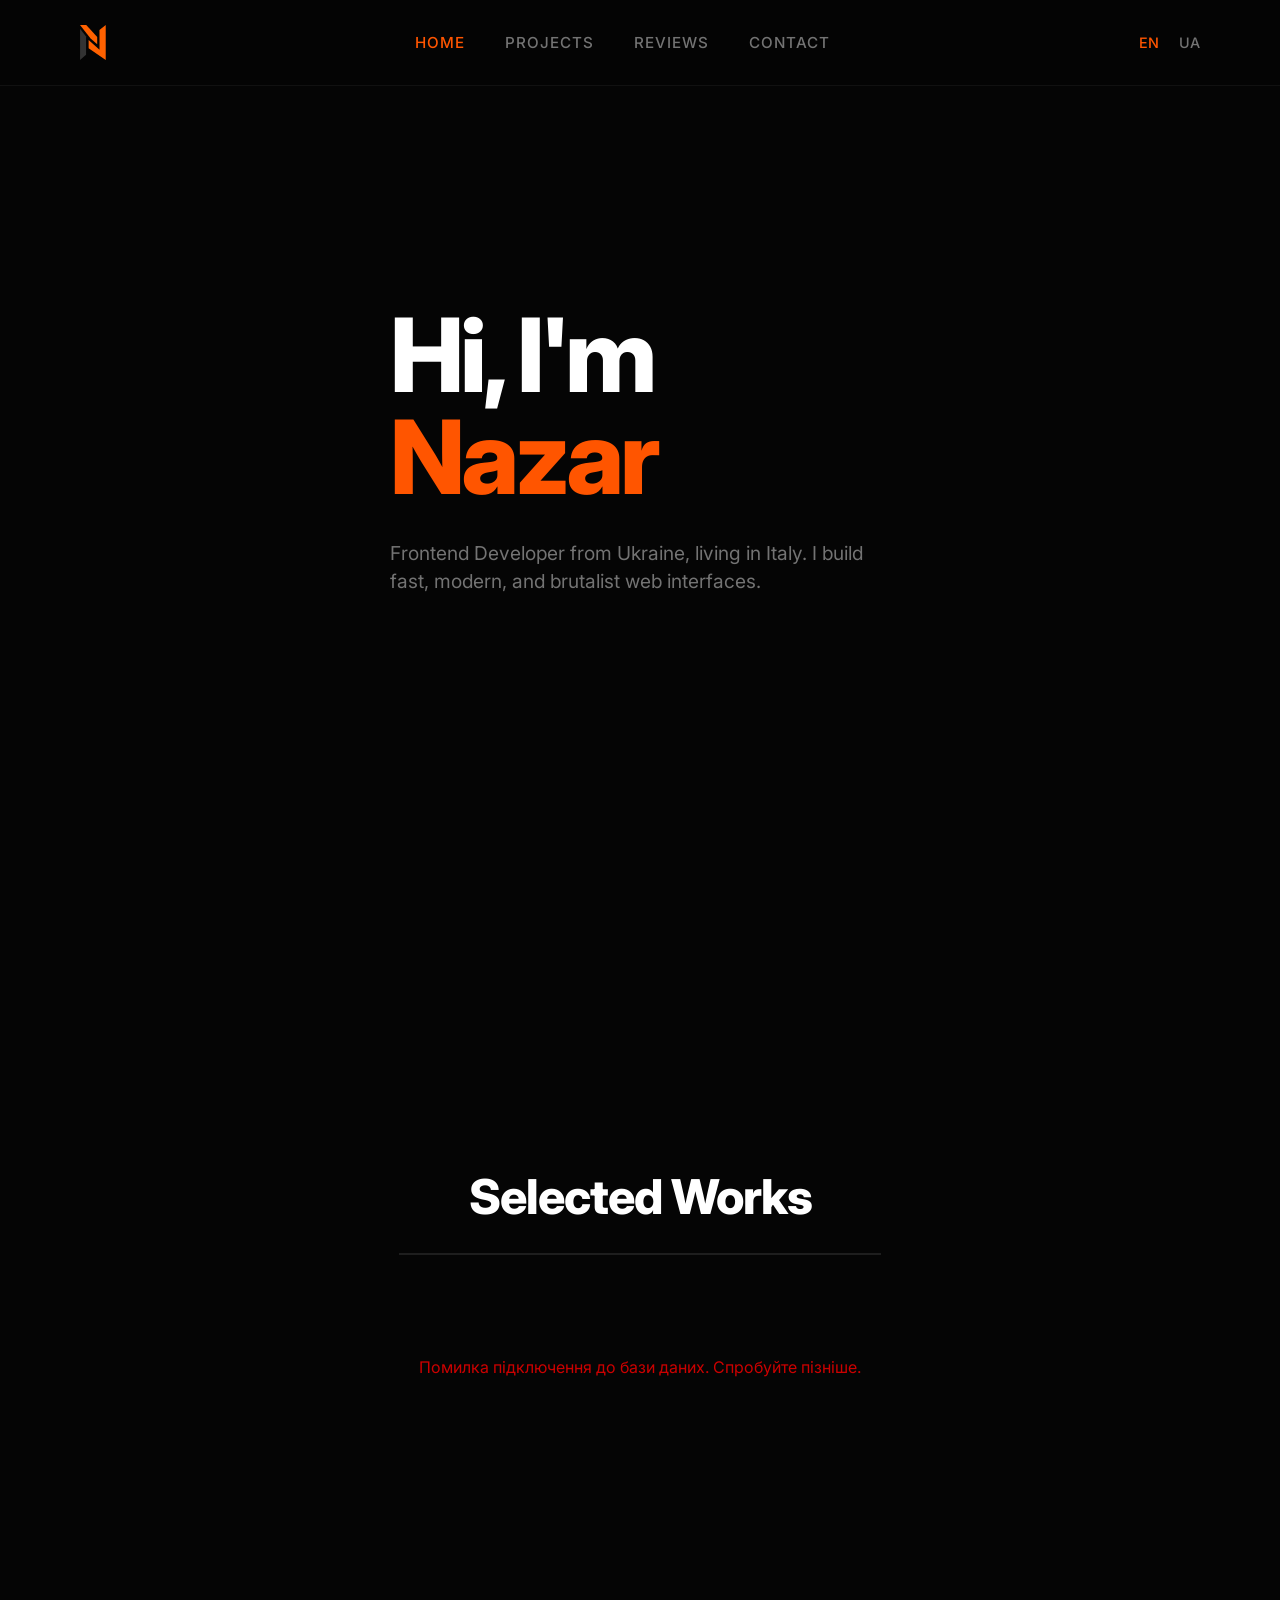
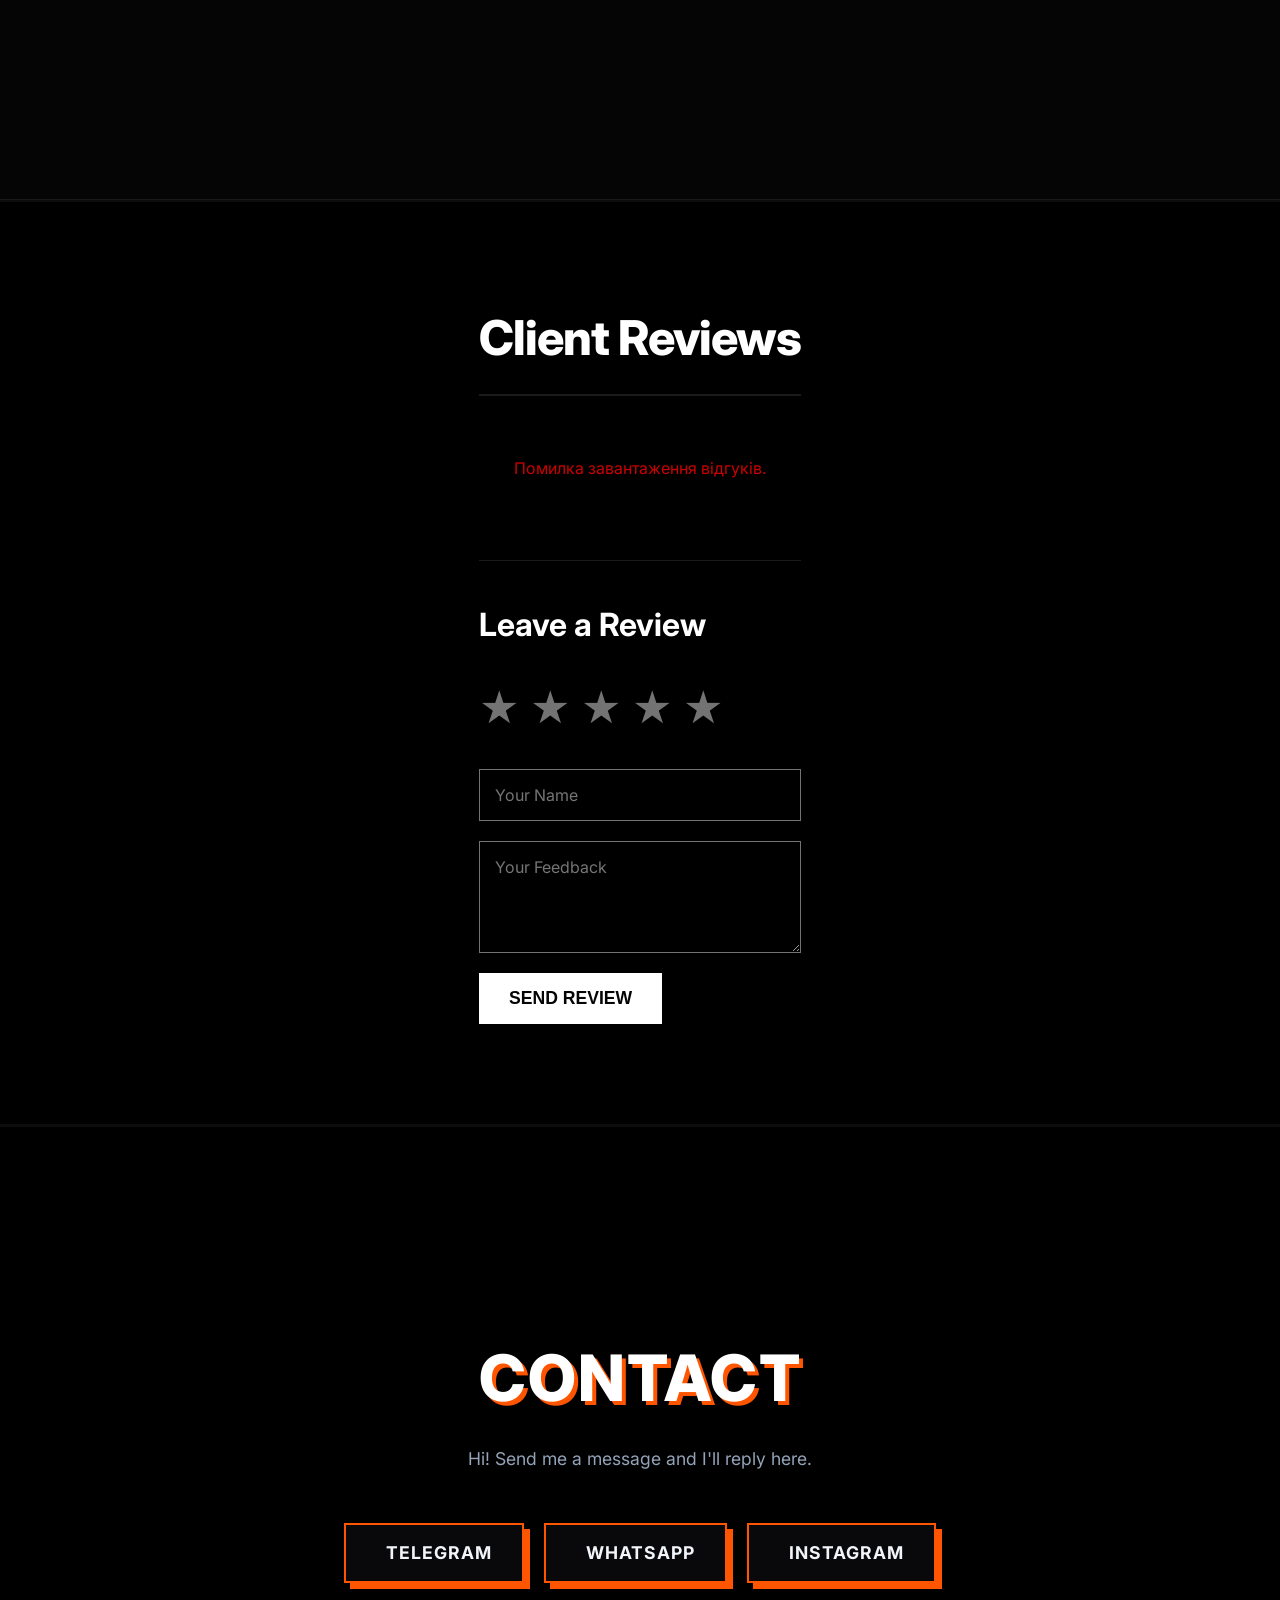
==== commit c59e5df1: "shange" ====
--- a/index.html
+++ b/index.html
@@ -50,13 +50,7 @@
 
             <div class="projects-grid">
                 <article class="project-card reveal">
-    <div class="project-image">
-        <img src="images/example-landing.png" alt="Example Landing Page" class="portfolio-img">
-        
-        <div class="image-overlay-hint">
-            <span class="dot-orange"></span> 
-            <span data-i18n="hint_hover_color">Hover for color</span>
-        </div>
+    
     
             </div>
         </div>
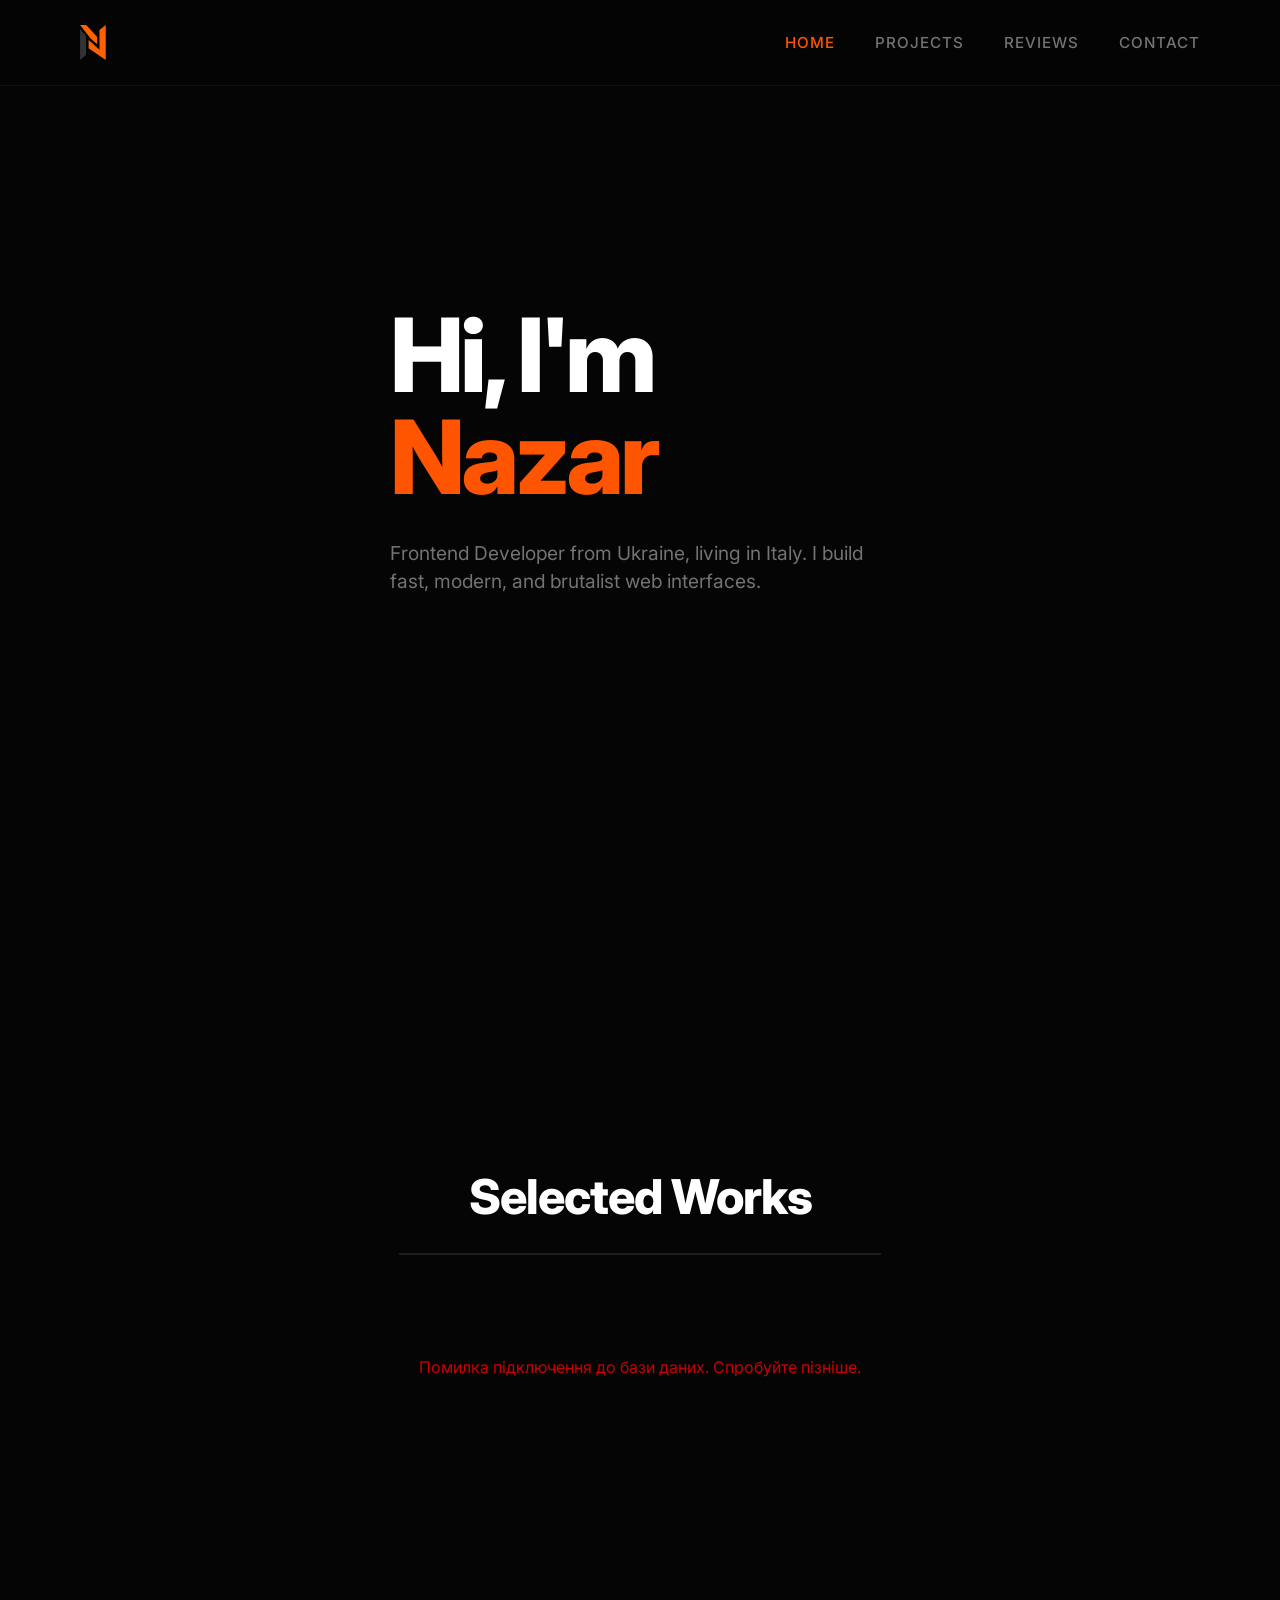
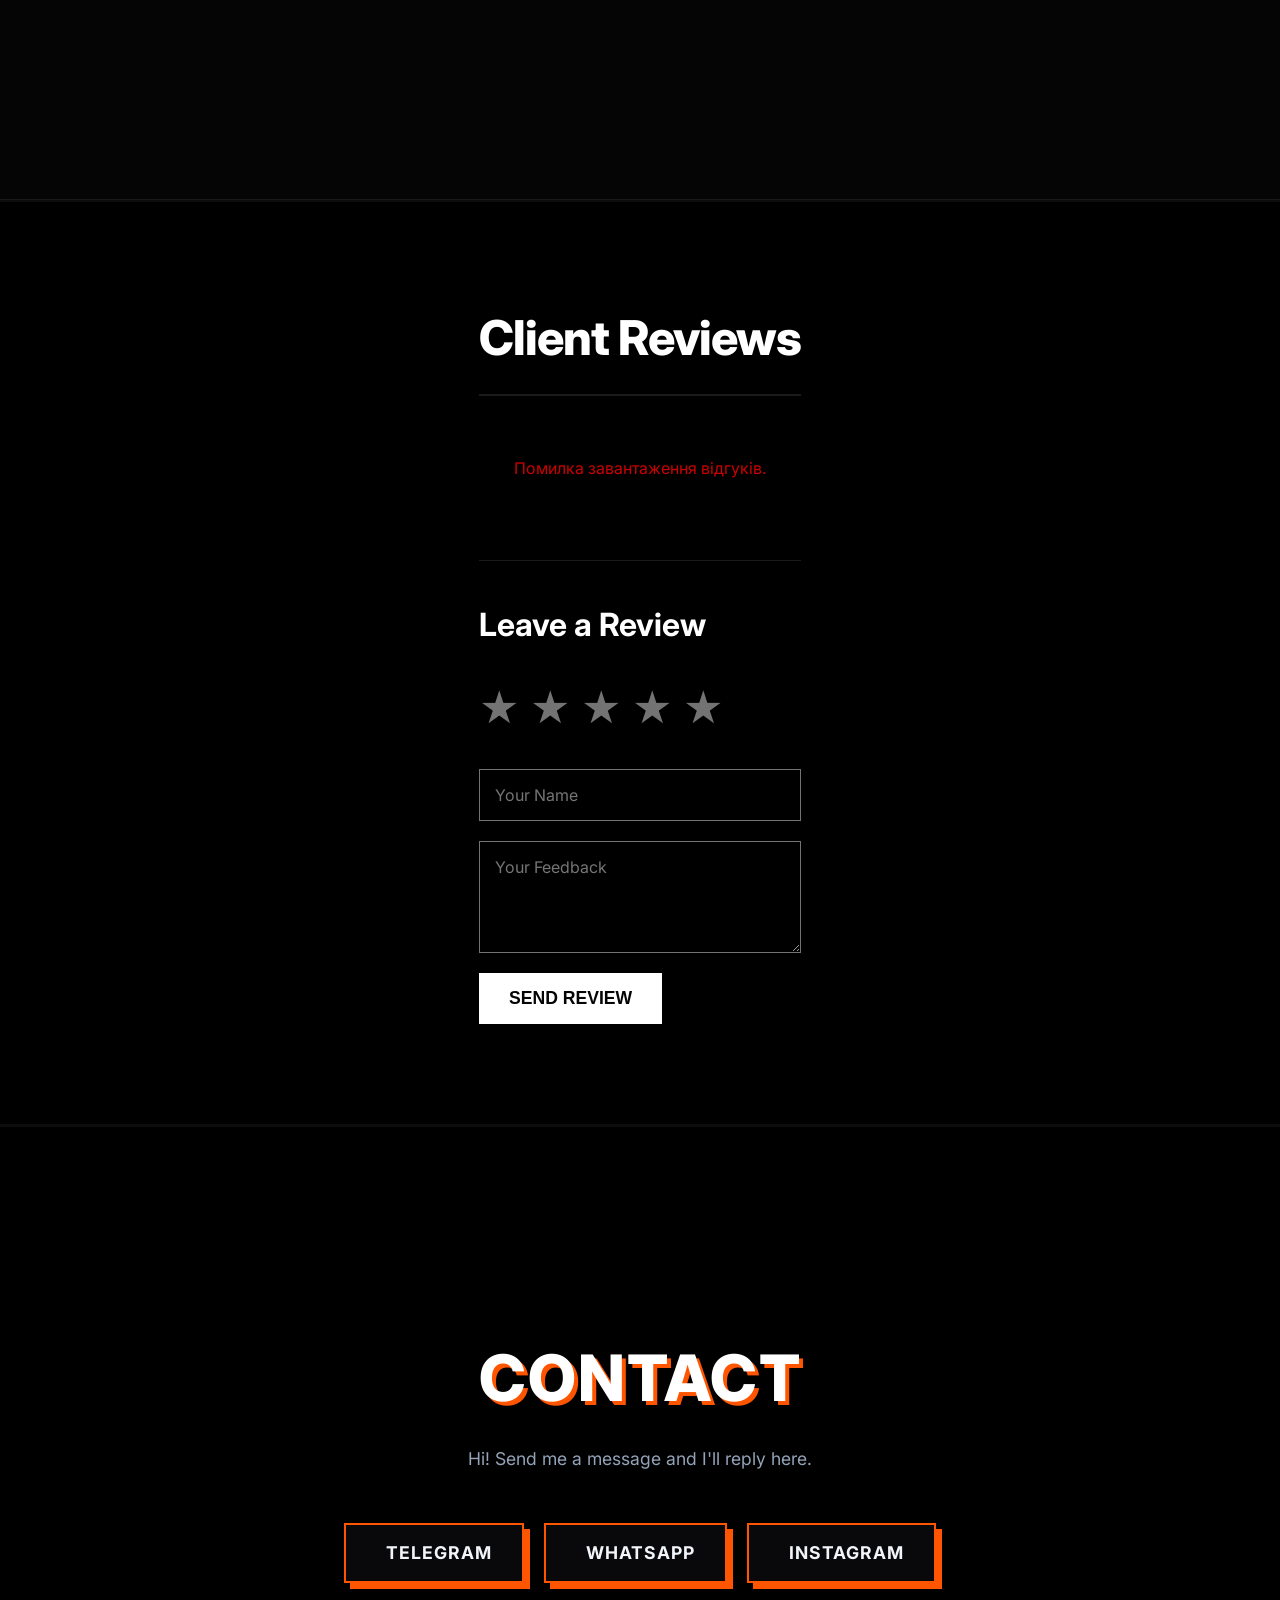
==== commit f0e46217: "додали анімації" ====
--- a/index.html
+++ b/index.html
@@ -22,18 +22,16 @@
         </svg>
     </a>
 </div>
-            
+            <button class="burger-menu" id="burger-menu">
+            ☰
+        </button>
+        
             <ul class="nav-links">
                 <li><a href="#home" class="active" data-i18n="nav_home">Home</a></li>
                 <li><a href="#projects" data-i18n="nav_projects">Projects</a></li>
                 <li><a href="#reviews" data-i18n="nav_reviews">Reviews</a></li>
                 <li><a href="#contact" data-i18n="nav_contact">Contact</a></li>
-            </ul>
-
-            <div class="lang-switcher">
-                <button class="lang-btn active" data-lang="en">EN</button>
-                <button class="lang-btn" data-lang="ua">UA</button>
-            </div>
+            </ul>           
         </div>
     </nav>
 
--- a/styles/style.css
+++ b/styles/style.css
@@ -214,6 +214,7 @@
     display: flex;
     flex-direction: column;
     gap: 80px; /* Велика відстань між проєктами */
+    align-items: flex-start; /* Додали це сюди, щоб картки не розтягувалися! */
 }
 
 /* Картка проєкту: зліва картинка, справа текст */
@@ -755,8 +756,116 @@
 .project-card:nth-child(3) { animation-delay: 0.3s; }
 .project-card:nth-child(4) { animation-delay: 0.4s; }
 .project-card:nth-child(5) { animation-delay: 0.5s; }
-.projects-grid {
-    display: grid;
-    /* Твої існуючі стилі сітки */
-    align-items: start; /* Щоб картки не розтягувалися дивно під час анімації */
+
+/* ========================================== */
+/* БУРГЕР КНОПКА (Прихована на комп'ютері)     */
+/* ========================================== */
+.burger-menu {
+    display: none; /* Не показуємо на великих екранах */
+    background: transparent;
+    border: none;
+    color: var(--text-white);
+    font-size: 2rem;
+    cursor: pointer;
+    transition: color 0.3s ease;
+}
+
+.burger-menu:hover {
+    color: var(--accent-orange);
+}
+/* =========================================
+   МОБІЛЬНА АДАПТАЦІЯ (Телефони та планшети)
+   ========================================= */
+
+@media (max-width: 768px) {
+    /* 1. Головний екран (Hero) */
+    .hero h1 {
+        font-size: 2.2rem; /* Зменшуємо величезний заголовок */
+    }
+    .hero p {
+        font-size: 1rem;
+        padding: 0 15px; /* Щоб текст не прилипав до країв екрана */
+    }
+
+    /* 2. Сітка проєктів (Робимо в одну колонку) */
+    .projects-grid {
+        grid-template-columns: 1fr; /* Усі картки стають в один ряд зверху вниз */
+        gap: 20px;
+        padding: 0 15px;
+    }
+
+    /* 3. Картка проєкту */
+    .project-card {
+        margin: 0 auto;
+        width: 100%; /* Картка займає всю ширину екрана телефону */
+    }
+
+    /* 4. Загальні відступи секцій */
+    section {
+        padding: 50px 0; /* Менші відступи між блоками на телефоні */
+    }
+
+    /* 5. Шапка сайту (Бургер-меню) */
+    .nav-wrapper {
+        flex-direction: row; /* Повертаємо лого і бургер в один рядок */
+        justify-content: space-between;
+        align-items: center;
+    }
+
+    .burger-menu {
+        display: block; /* Показуємо кнопку тільки на телефоні */
+    }
+
+    /* Ховаємо навігацію і робимо її випадаючою */
+    /* Ховаємо навігацію для плавного виїзду */
+    .nav-links {
+        position: absolute;
+        top: 100%; /* Одразу під шапкою */
+        left: 0;
+        width: 100%;
+        background-color: var(--bg-black);
+        border-bottom: 2px solid var(--accent-orange);
+        flex-direction: column;
+        align-items: center;
+        padding: 30px 0;
+        gap: 25px;
+        
+        /* МАГІЯ АНІМАЦІЇ (замість display: none) */
+        display: flex; /* Завжди flex, але ми його ховаємо */
+        opacity: 0; /* Повністю прозоре */
+        visibility: hidden; /* Щоб не можна було випадково клікнути, коли воно сховане */
+        transform: translateY(-20px); /* Трохи підняте вгору, щоб виїжджало вниз */
+        transition: all 0.4s cubic-bezier(0.16, 1, 0.3, 1); /* Наша фірмова плавна брутальна анімація */
+        z-index: 99;
+    }
+
+    /* Коли додається клас active (через JavaScript) */
+    .nav-links.active {
+        opacity: 1; /* Стає видимим */
+        visibility: visible; /* Дозволяємо клікати */
+        transform: translateY(0); /* Опускається на своє місце */
+    }
+
+    .nav-links a {
+        font-size: 1.2rem;
+    }
+
+    /* Відступ від логотипу до посилань */
+    header .logo {
+        margin-bottom: 15px;
+    }
+
+    /* Вирівнюємо самі посилання */
+    header nav ul {
+        display: flex;
+        flex-wrap: wrap; /* Якщо посилань багато, вони акуратно перенесуться на новий рядок */
+        justify-content: center;
+        gap: 15px; /* Відстань між пунктами меню */
+        padding: 0;
+    }
+
+    /* Трохи зменшуємо шрифт кнопок для телефону */
+    header nav ul li a {
+        font-size: 0.9rem;
+    }
 }
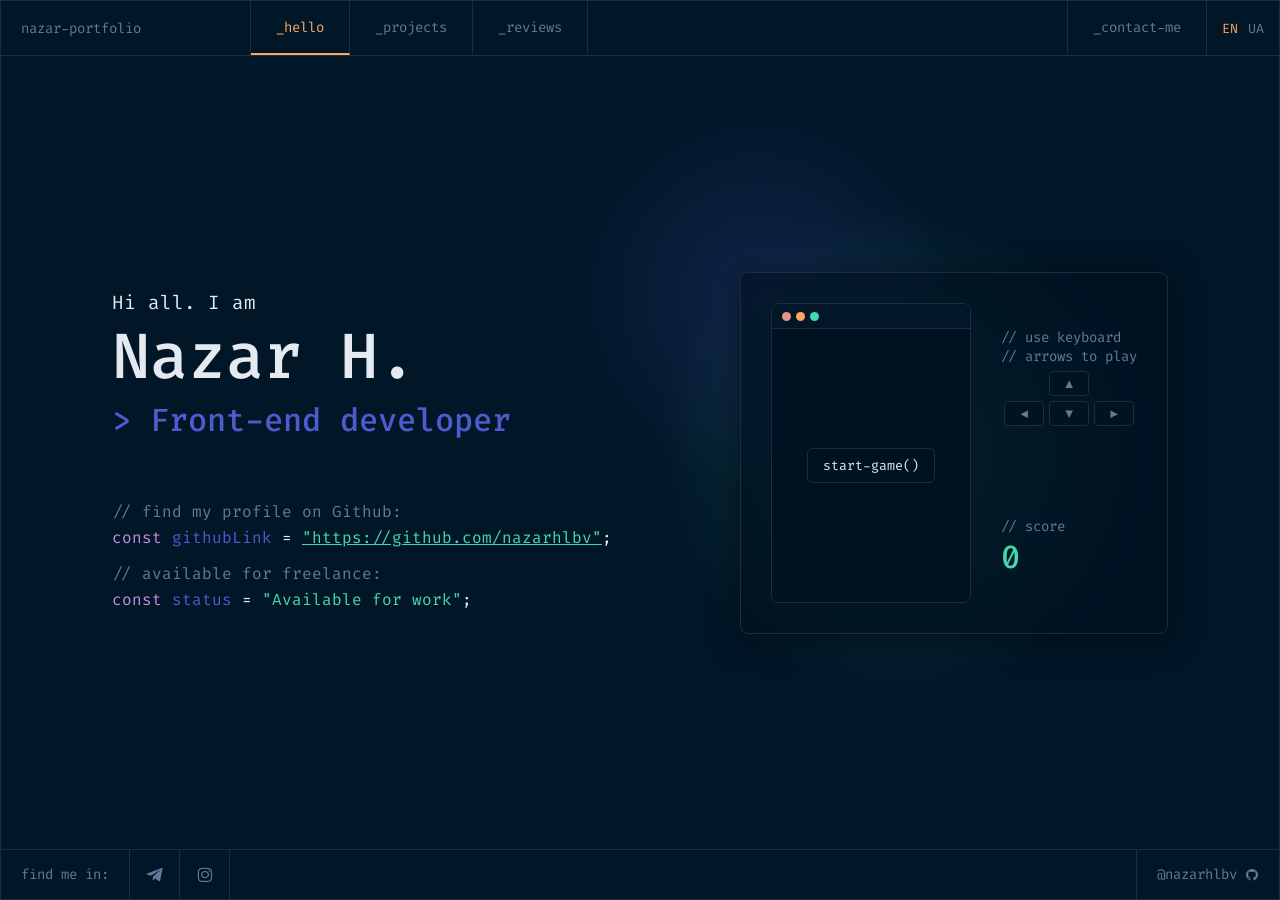
==== commit 2825b0e4: "feat: complete SPA IDE redesign with Figma UI, Snake Game, and Formspree contact form" ====
--- a/index.html
+++ b/index.html
@@ -4,113 +4,247 @@
     <meta charset="UTF-8">
     <meta name="viewport" content="width=device-width, initial-scale=1.0">
     <title>Nazar | Frontend Developer</title>
+    <meta name="description" content="Nazar - Frontend Developer from Ukraine. Modern IDE style portfolio.">
     
-    <link href="https://fonts.googleapis.com/css2?family=Inter:wght@400;500;800&display=swap" rel="stylesheet">
+    <link href="https://fonts.googleapis.com/css2?family=Fira+Code:wght@400;500&family=Inter:wght@400;500;600&display=swap" rel="stylesheet">
+    <link href="https://unpkg.com/boxicons@2.1.4/css/boxicons.min.css" rel="stylesheet">
     <link rel="stylesheet" href="styles/style.css">
-    <link rel="icon" type="image/svg+xml" href="favicon.svg">
 </head>
-<body>
-
-    <nav class="top-nav">
-        <div class="container nav-wrapper">
-            <div class="logo">
-    <a href="#home">
-        <svg class="brutal-logo" viewBox="0 0 366 497" fill="none" xmlns="http://www.w3.org/2000/svg">
-            <path d="M1.00001 52.8118V496.337L86.5 421.773V162.172L1.00001 52.8118Z" fill="#333333"/>
-            <path d="M122.5 212L277.338 352.631L276.5 70L365.5 1.07288e-06V497L122.5 329L122.5 212Z" fill="#FF6100"/>
-            <path d="M0 0H89L244.5 171.645V275L150.605 193.307L0 0Z" fill="#FF6100"/>
-        </svg>
-    </a>
-</div>
-            <button class="burger-menu" id="burger-menu">
-            ☰
-        </button>
-        
-            <ul class="nav-links">
-                <li><a href="#home" class="active" data-i18n="nav_home">Home</a></li>
-                <li><a href="#projects" data-i18n="nav_projects">Projects</a></li>
-                <li><a href="#reviews" data-i18n="nav_reviews">Reviews</a></li>
-                <li><a href="#contact" data-i18n="nav_contact">Contact</a></li>
-            </ul>           
+<body class="ide-theme">
+    <div class="app-container">
+        <!-- HEADER -->
+        <header class="app-header">
+            <div class="header-logo" data-i18n="nav_logo">nazar-portfolio</div>
+            <nav class="header-nav">
+                <button class="nav-tab active" data-target="view-hello" data-i18n="nav_home">_hello</button>
+                <button class="nav-tab" data-target="view-projects" data-i18n="nav_projects" id="tab_projects">_projects</button>
+                <button class="nav-tab" data-target="view-about" data-i18n="nav_reviews">_reviews</button>
+            </nav>
+            <div class="header-contact">
+                <button class="nav-tab" data-target="view-contact" data-i18n="nav_contact" style="border-right: none;">_contact-me</button>
+                <div class="lang-switcher">
+                    <button class="lang-btn active" data-lang="en">EN</button>
+                    <button class="lang-btn" data-lang="ua">UA</button>
+                </div>
+            </div>
+            <!-- Mobile Menu Toggle -->
+            <button class="mobile-menu-btn"><i class='bx bx-menu'></i></button>
+        </header>
+
+        <!-- MAIN LAYOUT -->
+        <div class="app-body">
+            
+            <!-- VIEW: HELLO -->
+            <main class="view-section active" id="view-hello">
+                <div class="hello-layout">
+                    <div class="hello-text">
+                        <p class="greeting" data-i18n="greeting">Hi all. I am</p>
+                        <h1 class="name">Nazar H.</h1>
+                        <h2 class="role" data-i18n="role_subtitle">> Front-end developer</h2>
+                        
+                        <div class="code-snippet">
+                            <p class="comment" data-i18n="comment_github">// find my profile on Github:</p>
+                            <p><span class="keyword">const</span> <span class="variable">githubLink</span> = <a href="https://github.com/nazarhlbv" target="_blank" class="string">"https://github.com/nazarhlbv"</a>;</p>
+                            <p class="comment" style="margin-top: 15px;" data-i18n="comment_status">// available for freelance:</p>
+                            <p><span class="keyword">const</span> <span class="variable">status</span> = <span class="string" data-i18n="status_string">"Available for work"</span>;</p>
+                        </div>
+                    </div>
+                    <div class="hello-visual">
+                        <div class="game-wrapper desktop-only">
+                            <div class="game-container">
+                                <div class="game-ui-top">
+                                    <span class="mac-dot red"></span>
+                                    <span class="mac-dot yellow"></span>
+                                    <span class="mac-dot green"></span>
+                                </div>
+                                <canvas id="snake-game" width="200" height="300"></canvas>
+                                
+                                <div class="game-overlay" id="game-overlay">
+                                    <button class="btn-start" id="btn-start-game" data-i18n="game_start">start-game()</button>
+                                </div>
+                                
+                                <div class="game-over-overlay" id="game-over-overlay" style="display: none;">
+                                    <div class="game-over-title" data-i18n="game_over">GAME OVER!</div>
+                                    <button class="btn-start" id="btn-restart-game" data-i18n="game_restart">start-again()</button>
+                                </div>
+                            </div>
+                            
+                            <div class="game-dashboard">
+                                <div class="game-instructions">
+                                    <p class="comment" data-i18n="game_use_keyboard">// use keyboard</p>
+                                    <p class="comment" data-i18n="game_arrows">// arrows to play</p>
+                                    <div class="keys-grid">
+                                        <div class="key-row">
+                                            <span class="key-btn empty"></span>
+                                            <span class="key-btn">▲</span>
+                                            <span class="key-btn empty"></span>
+                                        </div>
+                                        <div class="key-row">
+                                            <span class="key-btn">◀</span>
+                                            <span class="key-btn">▼</span>
+                                            <span class="key-btn">▶</span>
+                                        </div>
+                                    </div>
+                                </div>
+                                
+                                <div class="game-score-box">
+                                    <p class="comment" data-i18n="game_score">// score</p>
+                                    <p class="score-value" id="game-score">0</p>
+                                </div>
+                            </div>
+                        </div>
+                        <div class="mobile-only game-fallback">
+                            <i class='bx bx-code-alt'></i>
+                            <p class="comment" data-i18n="game_mobile">// Snake game disabled on mobile</p>
+                        </div>
+                    </div>
+                </div>
+            </main>
+
+            <!-- VIEW: PROJECTS -->
+            <main class="view-section" id="view-projects">
+                <aside class="app-sidebar">
+                    <div class="sidebar-title">
+                        <i class='bx bxs-down-arrow'></i> <span data-i18n="sidebar_projects">projects</span>
+                    </div>
+                    <div class="sidebar-filters" id="tech-filters">
+                        <!-- Filters generated by JS, like checkboxes for React, CSS -->
+                        <label class="filter-item"><input type="checkbox" value="HTML" checked> <span class="icon" style="color: #E34F26"><i class='bx bxl-html5'></i></span> HTML</label>
+                        <label class="filter-item"><input type="checkbox" value="CSS" checked> <span class="icon" style="color: #1572B6"><i class='bx bxl-css3'></i></span> CSS</label>
+                        <label class="filter-item"><input type="checkbox" value="JavaScript" checked> <span class="icon" style="color: #F7DF1E"><i class='bx bxl-javascript'></i></span> JavaScript</label>
+                        <label class="filter-item"><input type="checkbox" value="React" checked> <span class="icon" style="color: #61DAFB"><i class='bx bxl-react'></i></span> React</label>
+                        <label class="filter-item"><input type="checkbox" value="Figma" checked> <span class="icon" style="color: #F24E1E"><i class='bx bxl-figma'></i></span> Figma</label>
+                    </div>
+                </aside>
+                <div class="app-content">
+                    <div class="content-tabs">
+                        <div class="active-tab"><span data-i18n="tab_all_projects">_All-Projects</span> <i class='bx bx-x'></i></div>
+                    </div>
+                    <div class="content-scroll">
+                        <div class="projects-grid" id="projects-grid">
+                            <!-- Projects injected here by script.js -->
+                        </div>
+                    </div>
+                </div>
+            </main>
+
+            <!-- VIEW: REVIEWS -->
+            <main class="view-section" id="view-about">
+                 <aside class="app-sidebar">
+                    <div class="sidebar-title"><i class='bx bxs-down-arrow'></i> <span data-i18n="sidebar_feedback">feedback</span></div>
+                    <div class="sidebar-item active" id="btn-show-reviews"><i class='bx bx-message-rounded-dots'></i> <span data-i18n="sidebar_client_reviews">Client Reviews</span></div>
+                    <div class="sidebar-item" id="btn-show-add"><i class='bx bx-edit-alt'></i> <span data-i18n="sidebar_add_review">Add Review</span></div>
+                </aside>
+                <div class="app-content">
+                    <div class="content-tabs">
+                        <div class="active-tab"><span data-i18n="tab_reviews">_Reviews</span> <i class='bx bx-x'></i></div>
+                    </div>
+                    <div class="content-scroll">
+                        <div class="reviews-layout">
+                            <div class="reviews-view" id="reviews-list-view">
+                                <div class="reviews-grid" id="reviews-container">
+                                    <!-- Reviews injected here -->
+                                </div>
+                            </div>
+                            
+                            <div class="add-review-panel" id="add-review-panel" style="display: none;">
+                                <h3 class="form-title" data-i18n="leave_review_title">Write a log...</h3>
+                                <form id="review-form" class="review-form">
+                                    <div class="rating-select">
+                                        <span class="star" data-value="1">★</span><span class="star" data-value="2">★</span><span class="star" data-value="3">★</span><span class="star" data-value="4">★</span><span class="star" data-value="5">★</span>
+                                        <input type="hidden" id="rating-value" value="0">
+                                    </div>
+                                    
+                                    <div class="input-group">
+                                        <label data-i18n="label_name">_name:</label>
+                                        <input type="text" id="reviewer-name" data-i18n-placeholder="placeholder_name" required>
+                                    </div>
+                                    <div class="input-group">
+                                        <label data-i18n="label_feedback">_feedback:</label>
+                                        <textarea id="reviewer-text" rows="4" data-i18n-placeholder="placeholder_feedback" required></textarea>
+                                    </div>
+                                    <button type="submit" class="btn-primary" data-i18n="btn_submit_review">submit-review()</button>
+                                </form>
+                            </div>
+                        </div>
+                    </div>
+                </div>
+            </main>
+
+            <!-- VIEW: CONTACT -->
+            <main class="view-section" id="view-contact">
+                <aside class="app-sidebar">
+                    <div class="sidebar-title"><i class='bx bxs-down-arrow'></i> <span data-i18n="sidebar_contacts">contacts</span></div>
+                    <a href="https://t.me/nazarhlbv" target="_blank" class="sidebar-contact"><i class='bx bxl-telegram'></i> telegram</a>
+                    <a href="https://wa.me/380968238181" target="_blank" class="sidebar-contact"><i class='bx bxl-whatsapp'></i> whatsapp</a>
+                    <a href="mailto:example@gmail.com" class="sidebar-contact"><i class='bx bx-envelope'></i> email</a>
+                </aside>
+                <div class="app-content">
+                     <div class="content-tabs">
+                        <div class="active-tab"><span data-i18n="tab_contacts">_contacts</span> <i class='bx bx-x'></i></div>
+                    </div>
+                    <div class="content-scroll">
+                        <div class="contact-layout">
+                            <div class="contact-form-side">
+                                <h3 class="form-title" data-i18n="contact_title">_contact-me</h3>
+                                <form class="review-form" id="contact-form">
+                                    <div class="input-group">
+                                        <label data-i18n="label_name">_name:</label>
+                                        <input type="text" id="contact-name" data-i18n-placeholder="placeholder_name" required>
+                                    </div>
+                                    <div class="input-group">
+                                        <label data-i18n="label_email">_email:</label>
+                                        <input type="email" id="contact-email" data-i18n-placeholder="placeholder_email" required>
+                                    </div>
+                                    <div class="input-group">
+                                        <label data-i18n="label_message">_message:</label>
+                                        <textarea id="contact-msg" rows="5" data-i18n-placeholder="placeholder_feedback" required></textarea>
+                                    </div>
+                                    <button type="submit" class="btn-primary" data-i18n="btn_submit_message">submit-message()</button>
+                                </form>
+                            </div>
+                            
+                            <div class="contact-code-side">
+                                <div class="contact-code">
+    <div class="code-line"><span class="keyword">const</span> <span class="variable">button</span> = <span class="method">document</span>.<span class="method">querySelector</span>(<span class="string">'#sendBtn'</span>);</div>
+    <br>
+    <div class="code-line"><span class="comment">/**</span></div>
+    <div class="code-line"><span class="comment" data-i18n="comment_send_1"> * Send me a message,</span></div>
+    <div class="code-line"><span class="comment" data-i18n="comment_send_2"> * I will reply as soon as possible.</span></div>
+    <div class="code-line"><span class="comment"> */</span></div>
+    <div class="code-line"><span class="keyword">const</span> <span class="variable">message</span> = {</div>
+    <div class="code-line indent-1">name: <span class="string" id="code-name">""</span>,</div>
+    <div class="code-line indent-1">email: <span class="string" id="code-email">""</span>,</div>
+    <div class="code-line indent-1">message: <span class="string" id="code-msg">""</span>,</div>
+    <div class="code-line">}</div>
+    <br>
+    <div class="code-line"><span class="method" data-i18n="comment_waiting">Waiting for connections...</span></div>
+    <br>
+    <div class="code-line"><span class="variable">button</span>.<span class="method">addEventListener</span>(<span class="string">'click'</span>, () => {</div>
+    <div class="code-line indent-1"><span class="method">form</span>.<span class="method">send</span>(<span class="variable">message</span>);</div>
+    <div class="code-line">})</div>
+                                </div>
+                            </div>
+                        </div>
+                    </div>
+                </div>
+            </main>
+
         </div>
-    </nav>
-
-    <header class="hero" id="home">
-        <div class="container">
-            <h1 class="hero-title" data-i18n="hero_title">Hi, I'm <br><span class="highlight">Nazar</span></h1>
-            <p class="hero-subtitle" data-i18n="hero_subtitle">Frontend Developer from Ukraine, living in Italy. I build fast, modern, and brutalist web interfaces.</p>
-        </div>
-    </header>
-
-    <section id="projects" class="section">
-        <div class="container">
-            <h2 class="section-title reveal" data-i18n="section_projects_title">Selected Works</h2>
-
-            <div class="projects-grid">
-                <article class="project-card reveal">
+
+        <!-- FOOTER -->
+        <footer class="app-footer">
+            <div class="footer-left">
+                <span data-i18n="footer_find_me">find me in:</span>
+                <a href="https://t.me/nazarhlbv" target="_blank" class="footer-icon"><i class='bx bxl-telegram'></i></a>
+                <a href="https://www.instagram.com/nazarhlbv/" target="_blank" class="footer-icon"><i class='bx bxl-instagram'></i></a>
+            </div>
+            <div class="footer-right">
+                <a href="https://github.com/nazarhlbv" target="_blank">@nazarhlbv <i class='bx bxl-github'></i></a>
+            </div>
+        </footer>
+    </div>
     
-    
-            </div>
-        </div>
-    </section>
-
-    <section id="reviews" class="section">
-        <div class="container">
-            <h2 class="section-title reveal" data-i18n="section_reviews_title">Client Reviews</h2>
-
-            <div class="reviews-grid reveal" id="reviews-container">
-    </div>
-
-            <div class="review-form-container reveal">
-                <h3 data-i18n="leave_review_title">Leave a Review</h3>
-                <form id="review-form" class="brutal-form">
-                    
-                    <div class="rating-select">
-                        <span class="star" data-value="1">★</span>
-                        <span class="star" data-value="2">★</span>
-                        <span class="star" data-value="3">★</span>
-                        <span class="star" data-value="4">★</span>
-                        <span class="star" data-value="5">★</span>
-                        <input type="hidden" id="rating-value" value="0">
-                    </div>
-
-                    <input type="text" id="reviewer-name" placeholder="Your Name" required data-i18n-placeholder="placeholder_name">
-                    <textarea id="reviewer-text" rows="4" placeholder="Your Feedback" required data-i18n-placeholder="placeholder_feedback"></textarea>
-                    
-                    <button type="submit" class="btn-submit" data-i18n="btn_submit_review">Send Review</button>
-                </form>
-            </div>
-
-        </div>
-    </section>
-
-   
-
-    
-    
-<section id="contact" class="brutal-contact-section reveal">
-        <div class="contact-container">
-        <h2 class="brutal-title reveal" data-i18n="contact_title">Contact</h2>
-        
-        <p class="contact-subtitle reveal" data-i18n="contact_subtitle">
-            Привіт! Напиши мені повідомлення, і ми обговоримо твій проєкт.
-        </p>
-
-        <div class="social-links-grid reveal">
-            <a href="https://t.me/nazarhlbv" target="_blank" class="brutal-btn telegram">
-                <i class='bx bxl-telegram'></i> <span data-i18n="btn_telegram">Telegram</span>
-            </a>
-
-            <a href="https://wa.me/380968238181" target="_blank" class="brutal-btn whatsapp">
-                <i class='bx bxl-whatsapp'></i> <span data-i18n="btn_whatsapp">WhatsApp</span>
-            </a>
-
-            <a href="https://www.instagram.com/nazarhlbv/" target="_blank" class="brutal-btn github">
-                <i class='bx bxl-instagram'></i> <span data-i18n="btn_instagram">Instagram</span>
-            </a>
-        </div>
-    </div>
-</section>
-<script src="scripts/script.js" defer></script>
+    <script src="scripts/script.js" defer></script>
 </body>
 </html>
--- a/styles/style.css
+++ b/styles/style.css
@@ -1,12 +1,32 @@
 /* ========================================== */
-/* 1. БАЗОВІ НАЛАШТУВАННЯ (МІНІМАЛІЗМ)        */
-/* ========================================== */
+/* 1. БАЗОВІ ЗМІННІ (FIGMA SPA IDE THEME)     */
+/* ========================================== */
+@import url('https://fonts.googleapis.com/css2?family=Fira+Code:wght@400;500;600&family=Inter:wght@400;500;600&display=swap');
 
 :root {
-    --bg-black: #050505;       /* Майже абсолютний чорний */
-    --text-white: #ffffff;     /* Чистий білий */
-    --text-gray: #737373;      /* Стильний нейтральний сірий */
-    --accent-orange: #FF5500;  /* Яскравий, різкий помаранчевий */
+    /* Layout Framework */
+    --bg-main: #011627;
+    --bg-sidebar: #011221;
+    --border-color: #1E2D3D;
+    
+    /* Typography */
+    --text-primary: #E5E9F0;
+    --text-muted: #607B96;
+    
+    /* IDE Syntax Accents */
+    --syntax-keyword: #C98BDF; /* purple for const/return */
+    --syntax-variable: #4D5BCE; /* blue for names */
+    --syntax-method: #E99287; /* red for methods/functions */
+    --syntax-string: #43D9AD; /* green for strings */
+    --syntax-comment: #607B96; /* grey for comments */
+    --syntax-orange: #FEA55F; /* orange accents */
+    
+    --accent-active: #FEA55F;
+    --accent-hover: #E5E9F0;
+    
+    /* Fonts */
+    --font-ui: 'Fira Code', monospace; /* Almost everything is monospace in Figma */
+    --font-sans: 'Inter', sans-serif;
 }
 
 * {
@@ -14,858 +34,722 @@
     padding: 0;
     box-sizing: border-box;
 }
-html {
-    scroll-behavior: smooth;
-    /* Це дуже важлива штука! Вона каже браузеру зупиняти скрол на 100px вище заголовка, 
-       щоб твоя напівпрозора шапка меню не перекривала текст */
-    scroll-padding-top: 100px; 
-}
+
 body {
-    font-family: 'Inter', sans-serif;
-    background-color: var(--bg-black);
-    color: var(--text-white);
-    line-height: 1.5;
-    /* Додаємо плавне прокручування */
-}
-
-.container {
-    max-width: 1200px;
-    margin: 0 auto;
-    padding: 0 40px; /* Більші відступи по краях для "повітря" */
-}
-
-/* ========================================== */
-/* 2. НАВІГАЦІЯ (БЕЗ СКЛА, ТІЛЬКИ ТЕКСТ)      */
-/* ========================================== */
-
-.nav-wrapper {
-    display: flex;
+    font-family: var(--font-ui);
+    background-color: var(--bg-main);
+    color: var(--text-primary);
+    overflow: hidden; /* It's an SPA */
+    font-size: 14px;
+}
+
+/* ========================================== */
+/* 2. ГОЛОВНИЙ КАРКАС ДОДАТКУ (APP LAYOUT)    */
+/* ========================================== */
+.app-container {
+    display: flex;
+    flex-direction: column;
+    height: 100vh;
+    width: 100vw;
+    border: 1px solid var(--border-color); /* Outer container */
+}
+
+/* --- HEADER --- */
+.app-header {
+    display: flex;
+    align-items: center;
     justify-content: space-between;
-    align-items: center;
-}
-
-.logo {
-    font-size: 1.2rem;
-    font-weight: 800;
-    letter-spacing: -1px;
-    text-transform: uppercase;
-}
-
-.logo .dot {
-    color: var(--accent-orange);
-}
-/* Стилі для горизонтального списку навігації */
-.nav-links {
-    display: flex;
-    gap: 40px; /* Відстань між кнопками меню */
-    list-style: none; /* Прибираємо крапки списку */
-}
-
-.nav-links a {
-    text-decoration: none; /* Прибираємо підкреслення */
-    color: var(--text-gray);
-    font-size: 0.95rem;
-    font-weight: 500;
-    text-transform: uppercase;
-    letter-spacing: 1px;
-    transition: color 0.3s ease;
-}
-
-/* Ефект при наведенні мишки */
-.nav-links a:hover {
-    color: var(--text-white);
-}
-
-/* Активний пункт меню (де ми зараз знаходимось) */
-.nav-links a.active {
-    color: var(--accent-orange);
-}
-
-/* Робимо так, щоб при скролі шапка мала ледь помітну лінію знизу та трохи прозорий фон */
-.top-nav {
-    position: fixed;
-    top: 0;
-    width: 100%;
-    padding: 25px 0;
-    /* Чорний фон з легким ефектом прозорості (95%) */
-    background-color: rgba(5, 5, 5, 0.95); 
-    backdrop-filter: blur(10px); /* Розмиває те, що проїжджає під шапкою */
-    -webkit-backdrop-filter: blur(10px);
-    border-bottom: 1px solid rgba(255, 255, 255, 0.05); /* Ледь помітна сіра лінія */
-    z-index: 100;
+    height: 55px;
+    border-bottom: 1px solid var(--border-color);
+    background: var(--bg-main);
+}
+
+.header-logo {
+    color: var(--text-muted);
+    padding: 0 20px;
+    width: 250px; /* aligns with sidebar width */
+    border-right: 1px solid var(--border-color);
+    height: 100%;
+    display: flex;
+    align-items: center;
+}
+
+.header-nav {
+    display: flex;
+    flex-grow: 1;
+    height: 100%;
+}
+
+.nav-tab {
+    background: transparent;
+    border: none;
+    border-right: 1px solid var(--border-color);
+    color: var(--text-muted);
+    padding: 0 25px;
+    font-family: var(--font-ui);
+    font-size: 14px;
+    cursor: pointer;
+    height: 100%;
+    transition: color 0.2s;
+    border-bottom: 2px solid transparent;
+}
+
+.nav-tab:hover {
+    color: var(--accent-hover);
+}
+
+.nav-tab.active {
+    color: var(--accent-active);
+    border-bottom: 2px solid var(--accent-active);
+}
+
+.header-contact {
+    display: flex;
+    height: 100%;
+}
+
+.header-contact .nav-tab {
+    border-left: 1px solid var(--border-color);
+    border-right: none;
 }
 
 .lang-switcher {
     display: flex;
-    gap: 20px;
+    align-items: center;
+    border-left: 1px solid var(--border-color);
+    padding: 0 10px;
 }
 
 .lang-btn {
     background: transparent;
     border: none;
-    color: var(--text-gray);
+    color: var(--text-muted);
+    font-family: var(--font-ui);
+    cursor: pointer;
+    padding: 5px;
+}
+
+.lang-btn.active { color: var(--accent-active); }
+
+.mobile-menu-btn {
+    display: none;
+    background: transparent;
+    border: none;
+    color: var(--text-muted);
+    font-size: 1.5rem;
+    padding: 0 20px;
+}
+
+/* --- FOOTER --- */
+.app-footer {
+    display: flex;
+    align-items: center;
+    justify-content: space-between;
+    height: 50px;
+    border-top: 1px solid var(--border-color);
+    background: var(--bg-main);
+}
+
+.footer-left {
+    display: flex;
+    align-items: center;
+    height: 100%;
+}
+
+.footer-left span {
+    color: var(--text-muted);
+    padding: 0 20px;
+    display: flex;
+    align-items: center;
+    height: 100%;
+    border-right: 1px solid var(--border-color);
+}
+
+.footer-icon {
+    display: flex;
+    align-items: center;
+    justify-content: center;
+    height: 100%;
+    padding: 0 15px;
+    border-right: 1px solid var(--border-color);
+    color: var(--text-muted);
+    font-size: 1.2rem;
+    text-decoration: none;
+    transition: color 0.2s;
+}
+
+.footer-icon:hover { color: var(--text-primary); }
+
+.footer-right {
+    height: 100%;
+    border-left: 1px solid var(--border-color);
+}
+
+.footer-right a {
+    display: flex;
+    align-items: center;
+    padding: 0 20px;
+    height: 100%;
+    color: var(--text-muted);
+    text-decoration: none;
+    gap: 8px;
+    transition: color 0.2s;
+}
+.footer-right a:hover { color: var(--text-primary); }
+
+/* --- APP BODY (MAIN) --- */
+.app-body {
+    flex-grow: 1;
+    display: flex;
+    overflow: hidden;
+    position: relative;
+}
+
+/* All views are hidden by default via SPA routing */
+.view-section {
+    width: 100%;
+    height: 100%;
+    display: none; 
+}
+.view-section.active {
+    display: flex;
+}
+
+/* ========================================== */
+/* 3. SIDEBAR AND CONTENT TABS LAYOUT         */
+/* ========================================== */
+.app-sidebar {
+    width: 250px;
+    min-width: 250px;
+    background: var(--bg-sidebar);
+    border-right: 1px solid var(--border-color);
+    height: 100%;
+    display: flex;
+    flex-direction: column;
+}
+
+.sidebar-title {
+    padding: 10px 15px;
+    color: var(--text-primary);
+    border-bottom: 1px solid var(--border-color);
+    display: flex;
+    align-items: center;
+    gap: 10px;
+}
+
+.sidebar-filters {
+    padding: 15px 0;
+    display: flex;
+    flex-direction: column;
+    gap: 5px;
+}
+
+.filter-item, .sidebar-item, .sidebar-contact {
+    display: flex;
+    align-items: center;
+    gap: 10px;
+    padding: 8px 15px;
+    color: var(--text-muted);
+    cursor: pointer;
+    text-decoration: none;
+    transition: color 0.2s;
+}
+
+.filter-item:hover, .sidebar-item:hover, .sidebar-contact:hover { color: var(--text-primary); }
+.sidebar-item.active { color: var(--text-primary); background: rgba(255,255,255,0.02); }
+
+.filter-item .icon { font-size: 1.2rem; display: flex; align-items: center; }
+
+.app-content {
+    flex-grow: 1;
+    display: flex;
+    flex-direction: column;
+    height: 100%;
+    position: relative;
+    background: var(--bg-main);
+}
+
+/* The VS Code file tab style */
+.content-tabs {
+    height: 40px;
+    border-bottom: 1px solid var(--border-color);
+    display: flex;
+}
+
+.active-tab {
+    padding: 0 15px;
+    color: var(--text-muted);
+    border-right: 1px solid var(--border-color);
+    display: flex;
+    align-items: center;
+    gap: 15px;
+    font-size: 14px;
+}
+
+.active-tab i { cursor: pointer; }
+
+/* The scrollable area below tabs */
+.content-scroll {
+    flex-grow: 1;
+    overflow-y: auto;
+    padding: 40px;
+}
+
+/* ========================================== */
+/* 4. VIEW: HELLO (HERO)                      */
+/* ========================================== */
+#view-hello {
+    position: relative;
+    overflow: hidden;
+}
+
+.hello-layout {
+    width: 100%;
+    height: 100%;
+    display: flex;
+    align-items: center;
+    justify-content: center;
+    gap: 10vw;
+    z-index: 2;
+    overflow-y: auto;
+}
+
+.hello-text {
+    z-index: 2;
+}
+
+.greeting {
+    color: var(--text-primary);
+    font-size: 1.2rem;
+    margin-bottom: 10px;
+}
+
+.name {
+    font-size: 4rem;
+    font-weight: 500;
+    color: var(--text-primary);
+    line-height: 1;
+    margin-bottom: 10px;
+}
+
+.role {
+    color: var(--syntax-variable);
+    font-size: 2rem;
+    font-weight: 500;
+    margin-bottom: 60px;
+}
+
+.code-snippet p {
+    margin-bottom: 5px;
+    font-size: 1rem;
+}
+
+.hello-visual {
+    z-index: 2;
+}
+
+.floating-code {
+    background: rgba(1, 18, 33, 0.7);
+    border: 1px solid var(--border-color);
+    border-radius: 8px;
+    padding: 20px;
+    box-shadow: 0 4px 30px rgba(0, 0, 0, 0.5);
+    backdrop-filter: blur(10px);
+}
+
+.hello-layout::before {
+    content: '';
+    position: absolute;
+    width: 500px; height: 500px;
+    background: radial-gradient(circle, rgba(67, 217, 173, 0.2) 0%, rgba(1, 22, 39, 0) 70%);
+    top: 50%; right: 10%;
+    transform: translateY(-50%);
+    z-index: 1;
+    pointer-events: none;
+}
+
+.hello-layout::after {
+    content: '';
+    position: absolute;
+    width: 400px; height: 400px;
+    background: radial-gradient(circle, rgba(77, 91, 206, 0.2) 0%, rgba(1, 22, 39, 0) 70%);
+    top: 30%; right: 25%;
+    transform: translateY(-50%);
+    z-index: 1;
+    pointer-events: none;
+}
+
+/* Syntax Highlighting Utilities */
+.keyword { color: var(--syntax-keyword); }
+.variable { color: var(--syntax-variable); }
+.method { color: var(--syntax-method); }
+.string { color: var(--syntax-string); }
+.comment { color: var(--syntax-comment); }
+.code-line { line-height: 1.5; }
+.indent-1 { padding-left: 20px; }
+
+/* ========================================== */
+/* 5. VIEW: PROJECTS                          */
+/* ========================================== */
+.projects-grid {
+    display: grid;
+    grid-template-columns: repeat(auto-fill, minmax(300px, 1fr));
+    gap: 30px;
+}
+
+.project-card {
+    display: flex;
+    flex-direction: column;
+}
+
+.project-title {
+    color: var(--syntax-variable);
+    font-size: 1rem;
+    margin-bottom: 10px;
+}
+
+.project-title.secondary {
+    color: var(--text-muted);
+}
+
+.project-box {
+    background: var(--bg-sidebar);
+    border: 1px solid var(--border-color);
+    border-radius: 8px;
+    overflow: hidden;
+    flex-grow: 1;
+    display: flex;
+    flex-direction: column;
+}
+
+.project-img {
+    width: 100%;
+    aspect-ratio: 16/9;
+    object-fit: cover;
+    border-bottom: 1px solid var(--border-color);
+}
+
+.project-info {
+    padding: 20px;
+    display: flex;
+    flex-direction: column;
+    flex-grow: 1;
+}
+
+.project-desc {
+    color: var(--text-muted);
     font-size: 0.9rem;
+    line-height: 1.5;
+    margin-bottom: 20px;
+    flex-grow: 1;
+}
+
+.view-project-btn {
+    align-self: flex-start;
+    background: #1C2B3A;
+    color: var(--text-primary);
+    border: none;
+    padding: 8px 16px;
+    border-radius: 4px;
+    font-family: var(--font-ui);
+    cursor: pointer;
+    text-decoration: none;
+    transition: background 0.2s;
+}
+
+.view-project-btn:hover { background: #263B50; }
+
+/* ========================================== */
+/* 6. VIEW: REVIEWS & CONTACTS                */
+/* ========================================== */
+.reviews-grid {
+    display: flex;
+    flex-direction: column;
+    gap: 20px;
+}
+
+.review-card {
+    border-bottom: 1px dashed var(--border-color);
+    padding-bottom: 20px;
+}
+
+.review-card h4 { color: var(--syntax-orange); margin-bottom: 5px; }
+.review-stars { color: var(--syntax-method); margin-bottom: 10px; display: block; }
+.review-card p { color: var(--text-muted); }
+
+.add-review-panel {
+    max-width: 500px;
+}
+
+.form-title {
+    color: var(--text-primary);
+    margin-bottom: 20px;
+    font-weight: 400;
+}
+
+.input-group {
+    display: flex;
+    flex-direction: column;
+    margin-bottom: 15px;
+}
+
+.input-group label {
+    margin-bottom: 5px;
+    color: var(--text-muted);
+}
+
+.review-form input, .review-form textarea {
+    background: #011221;
+    border: 1px solid var(--border-color);
+    padding: 10px;
+    color: var(--text-primary);
+    font-family: var(--font-ui);
+    outline: none;
+    border-radius: 4px;
+}
+.review-form input:focus, .review-form textarea:focus { border-color: var(--text-muted); }
+
+.rating-select {
+    display: flex;
+    gap: 5px;
+    margin-bottom: 20px;
+    font-size: 1.5rem;
+    color: var(--border-color);
+    cursor: pointer;
+}
+.rating-select .star.active { color: var(--accent-active); }
+
+.btn-primary {
+    background: #1C2B3A;
+    color: var(--text-primary);
+    border: none;
+    padding: 10px 20px;
+    border-radius: 4px;
+    font-family: var(--font-ui);
+    cursor: pointer;
+}
+.btn-primary:hover { background: #263B50; }
+
+.contact-layout {
+    display: flex;
+    align-items: flex-start;
+    justify-content: center;
+    gap: 80px;
+    height: 100%;
+    max-width: 1000px;
+    margin: 0 auto;
+}
+
+.contact-form-side {
+    flex: 1;
+    max-width: 400px;
+    padding-top: 30px;
+}
+
+.contact-code-side {
+    flex: 1;
+    border-left: 1px solid var(--border-color);
+    padding-left: 80px;
+    height: 100%;
+    display: flex;
+    align-items: center;
+}
+
+.contact-code {
+    font-size: 1.1rem;
+}
+
+/* ========================================== */
+/* 8. SNAKE GAME                              */
+/* ========================================== */
+.desktop-only { display: flex; }
+.mobile-only { display: none; }
+
+.game-wrapper {
+    display: flex;
+    gap: 30px;
+    align-items: center;
+    background: rgba(1, 18, 33, 0.7);
+    border: 1px solid var(--border-color);
+    border-radius: 8px;
+    padding: 30px;
+    box-shadow: 0 4px 30px rgba(0, 0, 0, 0.5);
+    backdrop-filter: blur(10px);
+}
+
+.game-container {
+    position: relative;
+    background: #011221;
+    border: 1px solid var(--border-color);
+    border-radius: 8px;
+    overflow: hidden;
+    width: 200px;
+    height: 300px; /* 300 total, 25 header, 275 canvas */
+    box-shadow: inset 0 0 20px rgba(0,0,0,0.5);
+}
+
+.game-ui-top {
+    display: flex;
+    gap: 5px;
+    padding: 8px 10px;
+    background: var(--bg-main);
+    border-bottom: 1px solid var(--border-color);
+    height: 25px;
+}
+.game-ui-top .mac-dot {
+    width: 9px; height: 9px; border-radius: 50%;
+}
+.mac-dot.red { background: var(--syntax-method); }
+.mac-dot.yellow { background: var(--syntax-orange); }
+.mac-dot.green { background: var(--syntax-string); }
+
+#snake-game {
+    display: block;
+    background: #011221;
+}
+
+.game-overlay, .game-over-overlay {
+    position: absolute;
+    top: 25px; /* below top ui */
+    left: 0;
+    width: 100%;
+    height: calc(100% - 25px);
+    background: rgba(1, 18, 33, 0.85);
+    display: flex;
+    flex-direction: column;
+    justify-content: center;
+    align-items: center;
+    gap: 15px;
+    z-index: 10;
+}
+
+.game-over-title {
+    color: var(--syntax-string);
+    font-size: 1.2rem;
     font-weight: 500;
+}
+
+.btn-start {
+    background: transparent;
+    color: var(--text-primary);
+    border: 1px solid var(--border-color);
+    padding: 8px 15px;
+    border-radius: 6px;
+    font-family: var(--font-ui);
     cursor: pointer;
-    transition: color 0.3s ease;
-    font-family: 'Inter', sans-serif;
-    text-transform: uppercase;
-}
-
-.lang-btn:hover {
-    color: var(--text-white);
-}
-
-/* Мінімалістичний акцент для вибраної мови (просто помаранчевий текст) */
-.lang-btn.active {
-    color: var(--accent-orange);
-}
-
-/* ========================================== */
-/* 3. ГОЛОВНИЙ ЕКРАН (HERO)                   */
-/* ========================================== */
-
-.hero {
-    height: 100vh;
-    display: flex;
-    align-items: center; /* Центруємо по вертикалі */
-    /* Але текст тепер притиснутий до лівого краю (через .container) */
-}
-
-.hero-title {
-    font-size: clamp(4rem, 8vw, 7rem);
-    font-weight: 800;
-    line-height: 1;
-    letter-spacing: -0.04em;
-    margin-bottom: 30px;
-    color: var(--text-white);
+    transition: all 0.2s;
+}
+.btn-start:hover {
+    background: rgba(255, 255, 255, 0.1);
+    border-color: var(--syntax-string);
+    color: var(--syntax-string);
+}
+
+.game-dashboard {
+    display: flex;
+    flex-direction: column;
+    justify-content: space-between;
+    height: 250px;
+}
+
+.key-row {
+    display: flex;
+    gap: 5px;
+    justify-content: center;
+    margin-top: 5px;
+}
+
+.key-btn {
+    display: inline-flex;
+    align-items: center;
+    justify-content: center;
+    width: 40px; height: 25px;
+    background: #011221;
+    border: 1px solid var(--border-color);
+    border-radius: 4px;
+    color: var(--text-muted);
+}
+.key-btn.empty { background: transparent; border-color: transparent; }
+
+.game-score-box {
+    margin-top: 20px;
+}
+.score-value {
+    color: var(--syntax-string);
+    font-size: 2rem;
+    font-weight: 500;
+}
+
+.game-fallback {
+    padding: 30px;
+    border: 1px solid var(--border-color);
+    background: rgba(1, 18, 33, 0.7);
+    border-radius: 8px;
+    text-align: center;
+}
+.game-fallback i { font-size: 2rem; color: var(--text-muted); margin-bottom: 10px; }
+
+/* ========================================== */
+/* 9. АДАПТИВНІСТЬ (MOBILE)                   */
+/* ========================================== */
+@media (max-width: 768px) {
+    .desktop-only { display: none !important; }
+    .mobile-only { display: block !important; }
+
+    .header-nav, .header-contact { 
+        display: none; 
+        flex-direction: column;
+        position: absolute;
+        left: 0;
+        width: 100%;
+        background: var(--bg-main);
+        z-index: 1000;
+        border-bottom: 1px solid var(--border-color);
+        height: auto;
+    }
+
+    .header-nav { top: 55px; } /* Header height */
+    .header-contact { top: calc(55px + 150px); border-top: 1px solid var(--border-color); }
     
-    /* Додаємо магію анімації */
-    opacity: 0; /* Спочатку робимо текст повністю прозорим */
-    /* Запускаємо анімацію: триває 1 сек, плавна крива швидкості, залишається в кінці (forwards) */
-    animation: fadeUp 1s cubic-bezier(0.16, 1, 0.3, 1) forwards; 
-}
-
-.hero-title .highlight {
-    color: var(--accent-orange);
-}
-
-.hero-subtitle {
-    font-size: 1.2rem;
-    color: var(--text-gray);
-    max-width: 500px;
-    font-weight: 400;
+    .header-nav.mobile-active, .header-contact.mobile-active { display: flex; }
     
-    /* Додаємо магію анімації для підзаголовка */
-    opacity: 0;
-    animation: fadeUp 1s cubic-bezier(0.16, 1, 0.3, 1) forwards;
-    animation-delay: 0.3s; /* ВАЖЛИВО: Затримка в 0.3 секунди, щоб він з'явився ПІСЛЯ заголовка */
-}
-/* ========================================== */
-/* 4. АНІМАЦІЇ ПОЯВИ (ANIMATIONS)             */
-/* ========================================== */
-
-/* Анімація плавного спливання знизу вгору */
-@keyframes fadeUp {
-    0% {
-        opacity: 0;
-        transform: translateY(40px); /* Починаємо на 40 пікселів нижче */
+    .nav-tab {
+        width: 100%;
+        padding: 15px 20px;
+        border-right: none;
+        border-bottom: 1px solid var(--border-color) !important;
+        text-align: left;
     }
-    100% {
-        opacity: 1;
-        transform: translateY(0); /* Стаємо на своє фінальне місце */
+
+    .mobile-menu-btn { display: block; z-index: 1001; }
+    
+    .view-section.active {
+        flex-direction: column; /* sidebar on top of content */
     }
-}
-
-/* ========================================== */
-/* 5. БАЗОВІ СЕКЦІЇ (ДЛЯ СКРОЛУ)              */
-/* ========================================== */
-
-.section {
-    min-height: 100vh; /* Кожна секція займає 100% висоти екрану */
-    display: flex;
-    align-items: center;
-    padding-top: 80px; /* Відступ зверху, щоб наша фіксована шапка не перекривала контент */
-}
-
-.section h2 {
-    font-size: 3rem;
-    font-weight: 800;
-    color: var(--text-white);
-    opacity: 0.2; /* Поки що зробимо текст напівпрозорим, як "заглушку" */
-    text-align: center;
-}
-/* ========================================== */
-/* 6. СЕКЦІЯ ПРОЄКТІВ                         */
-/* ========================================== */
-
-.section-title {
-    font-size: clamp(2.5rem, 5vw, 4rem);
-    font-weight: 800;
-    margin-bottom: 60px;
-    letter-spacing: -1px;
-    color: var(--text-white);
-    border-bottom: 2px solid rgba(255, 255, 255, 0.1); /* Тонка лінія під заголовком */
-    padding-bottom: 20px;
-}
-
-/* Сітка для проєктів (якщо їх буде кілька, вони стануть один під одним) */
-.projects-grid {
-    display: flex;
-    flex-direction: column;
-    gap: 80px; /* Велика відстань між проєктами */
-    align-items: flex-start; /* Додали це сюди, щоб картки не розтягувалися! */
-}
-
-/* Картка проєкту: зліва картинка, справа текст */
-.project-card {
-    display: grid;
-    grid-template-columns: 1.2fr 1fr; /* Картинка трохи ширша за текст */
-    gap: 50px;
-    align-items: center;
-}
-
-/* Заглушка для скріншоту сайту */
-.project-image .image-placeholder {
-    width: 100%;
-    aspect-ratio: 16 / 9; /* Пропорції екрану ноутбука */
-    background-color: #0f0f0f; /* Трохи світліший за фон сайту */
-    border: 1px solid rgba(255, 255, 255, 0.1);
-    display: flex;
-    align-items: center;
-    justify-content: center;
-    color: var(--text-gray);
-    font-size: 0.9rem;
-    text-transform: uppercase;
-    letter-spacing: 2px;
-    transition: border-color 0.3s ease;
-}
-
-/* При наведенні на проєкт рамка картинки стає помаранчевою */
-.project-card:hover .image-placeholder {
-    border-color: var(--accent-orange);
-}
-
-.project-info h3 {
-    font-size: 2rem;
-    font-weight: 700;
-    margin-bottom: 20px;
-    color: var(--text-white);
-}
-
-.project-desc {
-    font-size: 1.1rem;
-    color: var(--text-gray);
-    margin-bottom: 30px;
-}
-
-/* Теги технологій (маленькі строгі рамочки) */
-.tech-stack {
-    display: flex;
-    flex-wrap: wrap;
-    gap: 10px;
-    margin-bottom: 40px;
-}
-
-.tech-stack span {
-    font-size: 0.8rem;
-    color: var(--text-white);
-    border: 1px solid var(--text-gray);
-    padding: 6px 14px;
-    border-radius: 4px; /* Легке закруглення, майже квадратне */
-    text-transform: uppercase;
-    letter-spacing: 1px;
-}
-
-/* Кнопка-посилання */
-.btn-link {
-    display: inline-block;
-    color: var(--accent-orange);
-    font-size: 1.1rem;
-    font-weight: 600;
-    text-decoration: none;
-    text-transform: uppercase;
-    letter-spacing: 1px;
-    transition: transform 0.3s ease, color 0.3s ease;
-}
-
-/* Стрілочка вистрибує при наведенні */
-.btn-link:hover {
-    color: #ff7733; /* Трохи світліший помаранчевий */
-    transform: translateX(10px); /* Зсув вправо */
-}
-
-/* Адаптивність: на мобільних телефонах картинка і текст стають в стовпчик */
-@media (max-width: 900px) {
-    .project-card {
-        grid-template-columns: 1fr; /* Одна колонка */
+    .app-sidebar {
+        width: 100%; height: auto; min-width: unset;
+        border-right: none; border-bottom: 1px solid var(--border-color);
+    }
+    
+    .hello-layout {
+        flex-direction: column;
+        padding: 40px 20px;
+        text-align: left;
         gap: 30px;
     }
-}
-/* ========================================== */
-/* СТИЛІ ДЛЯ КАРТИНКИ ПРОЄКТУ (BRUTALISM)     */
-/* ========================================== */
-
-/* ========================================== */
-/* СТИЛІ ДЛЯ КАРТИНКИ ПРОЄКТУ (BRUTALISM)     */
-/* ========================================== */
-
-.project-image {
-    width: 100%;
-    /* Робимо цей блок відносним (relative), щоб підказка була всередині */
-    position: relative; 
-    overflow: hidden; 
-    border: 1px solid rgba(255, 255, 255, 0.1);
-    background-color: #0f0f0f; /* Колір заглушки */
-    transition: border-color 0.3s ease;
-}
-
-.portfolio-img {
-    width: 100%;
-    height: 100%;
-    aspect-ratio: 16 / 9;
-    object-fit: contain;
-    display: block;
-    object-position: top;
-    /* Магія Бруталізму: чорно-біла */
-    filter: grayscale(100%) opacity(0.8);
-    transition: transform 0.5s ease, filter 0.5s ease;
-}
-
-/* ========================================== */
-/* НОВА ПІДКАЗКА ПОНОВЕРХ КАРТИНКИ            */
-/* ========================================== */
-
-.image-overlay-hint {
-    /* Абсолютне позиціонування поверх картинки */
-    position: absolute;
-    bottom: 0;
-    left: 0;
-    width: 100%;
-    
-    /* Темний, напівпрозорий градієнт-підкладка */
-    background: linear-gradient(0deg, rgba(0,0,0,0.8) 0%, rgba(0,0,0,0) 100%);
-    
-    color: var(--text-white);
-    padding: 30px 20px 20px; /* Більший відступ зверху для градієнта */
-    display: flex;
-    align-items: center;
-    justify-content: center;
-    gap: 10px;
-    font-size: 0.9rem;
-    font-weight: 500;
-    text-transform: uppercase;
-    letter-spacing: 1px;
-    font-family: 'Inter', sans-serif;
-    
-    /* Ховаємо її за замовчуванням (через opacity) */
-    opacity: 1; /* Спочатку видно */
-    transition: opacity 0.3s ease;
-    z-index: 2;
-}
-
-/* Маленька помаранчева цятка */
-.image-overlay-hint .dot-orange {
-    width: 8px;
-    height: 8px;
-    background-color: var(--accent-orange);
-    border-radius: 50%;
-    box-shadow: 0 0 10px rgba(255, 85, 0, 0.5); /* Світіння */
-}
-
-/* ========================================== */
-/* ХОВЕР ЛОГІКА (Тільки на зображення!)       */
-/* ========================================== */
-
-/* 1. Коли наводимо на .project-image: */
-.project-image:hover .portfolio-img {
-    filter: grayscale(0%) opacity(1); /* Колір! */
-    transform: scale(1.05); /* Легке наближення */
-}
-
-.project-image:hover {
-    border-color: var(--accent-orange); /* Рамка */
-}
-
-/* 2. Ховаємо підказку, коли зображення стає кольоровим */
-.project-image:hover .image-overlay-hint {
-    opacity: 0; /* Зникає плавно */
-}
-/* ========================================== */
-/* 8. ФОРМА ВІДГУКУ (BRUTALISM)               */
-/* ========================================== */
-
-.review-form-container {
-    margin-top: 80px;
-    padding-top: 40px;
-    border-top: 1px solid rgba(255, 255, 255, 0.1);
-    max-width: 600px; /* Форма не розтягується на весь екран */
-}
-
-.review-form-container h3 {
-    font-size: 2rem;
-    margin-bottom: 30px;
-    color: var(--text-white);
-}
-
-.brutal-form {
-    display: flex;
-    flex-direction: column;
-    gap: 20px;
-}
-
-.brutal-form input,
-.brutal-form textarea {
-    background: transparent;
-    border: 1px solid var(--text-gray);
-    color: var(--text-white);
-    padding: 15px;
-    font-size: 1rem;
-    font-family: 'Inter', sans-serif;
-    transition: border-color 0.3s ease, box-shadow 0.3s ease;
-    outline: none;
-}
-
-/* Коли користувач клікає на поле (фокус) */
-.brutal-form input:focus,
-.brutal-form textarea:focus {
-    border-color: var(--accent-orange);
-    /* Брутальний ефект: масивна помаранчева лінія зліва всередині поля */
-    box-shadow: inset 4px 0 0 var(--accent-orange); 
-}
-
-/* Інтерактивні зірочки */
-.rating-select {
-    display: flex;
-    gap: 10px;
-    font-size: 2.5rem; /* Великі зірки */
-    cursor: pointer;
-    color: var(--text-gray);
-    margin-bottom: 10px;
-}
-
-.rating-select .star {
-    transition: color 0.2s ease, transform 0.2s ease;
-}
-
-/* Коли зірка активна (клікнули) або на неї навели (через JS) */
-.rating-select .star.hovered,
-.rating-select .star.active {
-    color: var(--accent-orange);
-}
-
-.rating-select .star.hovered {
-    transform: scale(1.1); /* Трохи збільшується */
-}
-
-/* Кнопка відправки */
-.btn-submit {
-    background: var(--text-white);
-    color: var(--bg-black);
-    border: none;
-    padding: 15px 30px;
-    font-size: 1.1rem;
-    font-weight: 700;
-    text-transform: uppercase;
-    cursor: pointer;
-    transition: background 0.3s ease, color 0.3s ease;
-    align-self: flex-start; /* Кнопка не розтягується, а займає стільки місця, скільки треба */
-}
-
-.btn-submit:hover {
-    background: var(--accent-orange);
-    color: var(--text-white);
-}
-.review-header {
-    display: flex;
-    justify-content: space-between;
-    align-items: flex-start;
-    margin-bottom: 20px;
-}
-
-.review-date {
-    font-size: 0.8rem;
-    color: var(--text-gray);
-    font-weight: 500;
-}
-
-/* Оновимо колір порожніх зірок для контрасту */
-.stars {
-    color: var(--accent-orange);
-}
-/* Кнопка чату */
-#chat-widget {
-    position: fixed;
-    bottom: 30px;
-    left: 30px;
-    z-index: 1000;
-}
-
-#chat-trigger {
-    width: 60px;
-    height: 60px;
-    background: var(--accent-orange);
-    border: none;
-    border-radius: 0; /* Бруталізм — квадрати! */
-    font-size: 1.5rem;
-    cursor: pointer;
-    box-shadow: 5px 5px 0 var(--text-white);
-    transition: transform 0.2s;
-}
-
-#chat-trigger:active { transform: translate(2px, 2px); }
-
-
-/* ========================================== */
-/* СТИЛІ ДЛЯ ПОВІДОМЛЕНЬ ТА ГАЛОЧОК           */
-/* ========================================== */
-
-
-/* ========================================== */
-/* СЕКЦІЯ КОНТАКТІВ (БРУТАЛІЗМ)               */
-/* ========================================== */
-
-.brutal-contact-section {
-    min-height: 80vh;
-    background-color: #000000; /* Глибокий темний фон */
-    /* Магія: створюємо хакерську сітку на фоні */
-    padding: 100px 20px;
-    display: flex;
-    justify-content: center;
-    align-items: center;
-    text-align: center;
-    border-top: 1px solid rgba(255, 255, 255, 0.05);
-}
-
-.contact-container {
-    max-width: 800px;
-    width: 100%;
-}
-
-/* Величезний заголовок з "жорсткою" тіню */
-.brutal-title {
-    font-size: 4rem;
-    font-weight: 800;
-    color: #ffffff;
-    text-transform: uppercase;
-    letter-spacing: 2px;
-    margin-bottom: 20px;
-    /* Помаранчева тінь у стилі бруталізму */
-    text-shadow: 4px 4px 0 #ff5500; 
-}
-
-.contact-subtitle {
-    color: #94a3b8;
-    font-size: 1.1rem;
-    margin-bottom: 50px;
-}
-
-/* Контейнер для кнопок */
-.social-links-grid {
-    display: flex;
-    flex-wrap: wrap;
-    justify-content: center;
-    gap: 20px;
-    margin-bottom: 60px;
-}
-
-/* Спільний стиль для кнопок-посилань */
-.brutal-btn {
-    display: inline-flex;
-    align-items: center;
-    gap: 10px;
-    padding: 15px 30px;
-    background: #09090b;
-    color: #f1f5f9;
-    font-size: 1.1rem;
-    font-weight: 700;
-    text-decoration: none;
-    text-transform: uppercase;
-    letter-spacing: 1px;
-    
-    /* Жорсткі рамки і тіні */
-    border: 2px solid #ff5500;
-    box-shadow: 6px 6px 0 #ff5500;
-    transition: all 0.2s ease;
-}
-
-.brutal-btn i {
-    font-size: 1.5rem;
-}
-
-/* Анімація натискання (кнопка "вдавлюється") */
-.brutal-btn:hover {
-    transform: translate(4px, 4px);
-    box-shadow: 2px 2px 0 #ff5500;
-    background: rgba(255, 85, 0, 0.1);
-    color: #ffffff;
-}
-
-/* Окрема велика кнопка для виклику чату */
-.brutal-chat-btn {
-    background: #ff5500;
-    color: #ffffff;
-    border: none;
-    padding: 18px 40px;
-    font-size: 1.2rem;
-    font-weight: 800;
-    text-transform: uppercase;
-    cursor: pointer;
-    display: inline-flex;
-    align-items: center;
-    gap: 12px;
-    
-    /* Жорстка чорна тінь, щоб кнопка "випирала" */
-    box-shadow: 8px 8px 0 #000000;
-    border: 2px solid #000000;
-    transition: all 0.2s ease;
-}
-
-.brutal-chat-btn i {
-    font-size: 1.8rem;
-}
-
-.brutal-chat-btn:hover {
-    transform: translate(4px, 4px);
-    box-shadow: 4px 4px 0 #000000;
-    background: #e64d00;
-}
-
-/* Адаптивність для мобільних */
-@media (max-width: 600px) {
-    .brutal-title {
-        font-size: 2.5rem;
-        text-shadow: 3px 3px 0 #ff5500; 
+    .hello-layout::before, .hello-layout::after { display: none; }
+    .name { font-size: 3rem; }
+    .role { font-size: 1.5rem; }
+
+    .contact-layout {
+        flex-direction: column;
+        gap: 40px;
     }
-    .brutal-btn {
+    .contact-code-side {
+        border-left: none;
+        padding-left: 0;
+        border-top: 1px solid var(--border-color);
+        padding-top: 40px;
         width: 100%;
-        justify-content: center;
-    }
-}
-/* Елегантне розділення секцій */
-section {
-    padding-top: 120px; 
-    padding-bottom: 120px;
-    /* Дуже тонка, напівпрозора біла лінія знизу кожної секції */
-    border-bottom: 1px solid rgba(255, 255, 255, 0.08); 
-}
-
-/* Забираємо лінію в останньої секції (Контакти), щоб не висіла в самому низу екрану */
-section:last-of-type {
-    border-bottom: none;
-}
-/* Секція відгуків - Патерн з крапок */
-#reviews {
-    background-color: #000000;
-    padding-top: 100px;
-    padding-bottom: 100px;
-    
-    /* Товсті жорсткі рамки зверху і знизу, щоб "запечатати" секцію */
-    border-top: 2px solid rgba(255, 255, 255, 0.05);
-    border-bottom: 2px solid rgba(255, 255, 255, 0.05);
-}
-/* ========================================== */
-/* АНІМАЦІЇ ПРИ СКРОЛІ (SCROLL REVEAL)        */
-/* ========================================== */
-
-.reveal {
-    opacity: 0;
-    transform: translateY(50px); /* Зсув вниз */
-    /* Плавний перехід, як у твоєму Hero екрані */
-    transition: all 0.8s cubic-bezier(0.16, 1, 0.3, 1); 
-}
-
-.reveal.active {
-    opacity: 1;
-    transform: translateY(0); /* Повернення на місце */
-}
-.logo a {
-    display: flex;
-    align-items: center;
-    text-decoration: none;
-}
-
-.brutal-logo {
-    height: 35px; /* Регулюй висоту тут під свій смак */
-    width: auto;
-    display: block;
-    transition: transform 0.3s ease, filter 0.3s ease;
-}
-
-/* Ефект при наведенні */
-.logo a:hover .brutal-logo {
-    transform: scale(1.1); /* Трохи збільшується */
-    filter: drop-shadow(0 0 8px var(--primary-color)); /* Додає легке помаранчеве світіння */
-}
-/* =========================================
-   СТАН ЗАВАНТАЖЕННЯ (LOADER)
-   ========================================= */
-.loader-container {
-    text-align: center;
-    padding: 40px 20px;
-    color: #888;
-    width: 100%;
-    grid-column: 1 / -1; /* Щоб лоадер займав всю ширину сітки */
-    display: flex;
-    flex-direction: column;
-    align-items: center;
-    gap: 15px;
-}
-
-.spinner {
-    width: 40px;
-    height: 40px;
-    border: 4px solid #1a1a1a;
-    border-top: 4px solid #FF5500; /* Твій фірмовий оранжевий */
-    border-radius: 50%;
-    animation: spin 1s linear infinite;
-}
-
-.loader-hint {
-    font-size: 12px;
-    color: #555;
-    margin-top: 5px;
-}
-
-@keyframes spin {
-    0% { transform: rotate(0deg); }
-    100% { transform: rotate(360deg); }
-}
-/* 1. Визначаємо саму анімацію (звідки і куди рухаємося) */
-@keyframes fadeInUp {
-    from {
-        opacity: 0;
-        transform: translateY(30px); /* Починаємо трохи нижче */
-    }
-    to {
-        opacity: 1;
-        transform: translateY(0); /* Стаємо на своє місце */
-    }
-}
-
-/* 2. Застосовуємо анімацію до картки проєкту */
-.project-card {
-    opacity: 0; /* Спочатку ховаємо, щоб не було блимання */
-    animation: fadeInUp 0.8s ease forwards;
-}
-
-/* 3. (Опціонально) Ефект затримки для кожної наступної картки */
-/* Це зробить так, що проєкти з'являтимуться по черзі, а не всі разом */
-.project-card:nth-child(1) { animation-delay: 0.1s; }
-.project-card:nth-child(2) { animation-delay: 0.2s; }
-.project-card:nth-child(3) { animation-delay: 0.3s; }
-.project-card:nth-child(4) { animation-delay: 0.4s; }
-.project-card:nth-child(5) { animation-delay: 0.5s; }
-
-/* ========================================== */
-/* БУРГЕР КНОПКА (Прихована на комп'ютері)     */
-/* ========================================== */
-.burger-menu {
-    display: none; /* Не показуємо на великих екранах */
-    background: transparent;
-    border: none;
-    color: var(--text-white);
-    font-size: 2rem;
-    cursor: pointer;
-    transition: color 0.3s ease;
-}
-
-.burger-menu:hover {
-    color: var(--accent-orange);
-}
-/* =========================================
-   МОБІЛЬНА АДАПТАЦІЯ (Телефони та планшети)
-   ========================================= */
-
-@media (max-width: 768px) {
-    /* 1. Головний екран (Hero) */
-    .hero h1 {
-        font-size: 2.2rem; /* Зменшуємо величезний заголовок */
-    }
-    .hero p {
-        font-size: 1rem;
-        padding: 0 15px; /* Щоб текст не прилипав до країв екрана */
-    }
-
-    /* 2. Сітка проєктів (Робимо в одну колонку) */
-    .projects-grid {
-        grid-template-columns: 1fr; /* Усі картки стають в один ряд зверху вниз */
-        gap: 20px;
-        padding: 0 15px;
-    }
-
-    /* 3. Картка проєкту */
-    .project-card {
-        margin: 0 auto;
-        width: 100%; /* Картка займає всю ширину екрана телефону */
-    }
-
-    /* 4. Загальні відступи секцій */
-    section {
-        padding: 50px 0; /* Менші відступи між блоками на телефоні */
-    }
-
-    /* 5. Шапка сайту (Бургер-меню) */
-    .nav-wrapper {
-        flex-direction: row; /* Повертаємо лого і бургер в один рядок */
-        justify-content: space-between;
-        align-items: center;
-    }
-
-    .burger-menu {
-        display: block; /* Показуємо кнопку тільки на телефоні */
-    }
-
-    /* Ховаємо навігацію і робимо її випадаючою */
-    /* Ховаємо навігацію для плавного виїзду */
-    .nav-links {
-        position: absolute;
-        top: 100%; /* Одразу під шапкою */
-        left: 0;
-        width: 100%;
-        background-color: var(--bg-black);
-        border-bottom: 2px solid var(--accent-orange);
-        flex-direction: column;
-        align-items: center;
-        padding: 30px 0;
-        gap: 25px;
-        
-        /* МАГІЯ АНІМАЦІЇ (замість display: none) */
-        display: flex; /* Завжди flex, але ми його ховаємо */
-        opacity: 0; /* Повністю прозоре */
-        visibility: hidden; /* Щоб не можна було випадково клікнути, коли воно сховане */
-        transform: translateY(-20px); /* Трохи підняте вгору, щоб виїжджало вниз */
-        transition: all 0.4s cubic-bezier(0.16, 1, 0.3, 1); /* Наша фірмова плавна брутальна анімація */
-        z-index: 99;
-    }
-
-    /* Коли додається клас active (через JavaScript) */
-    .nav-links.active {
-        opacity: 1; /* Стає видимим */
-        visibility: visible; /* Дозволяємо клікати */
-        transform: translateY(0); /* Опускається на своє місце */
-    }
-
-    .nav-links a {
-        font-size: 1.2rem;
-    }
-
-    /* Відступ від логотипу до посилань */
-    header .logo {
-        margin-bottom: 15px;
-    }
-
-    /* Вирівнюємо самі посилання */
-    header nav ul {
-        display: flex;
-        flex-wrap: wrap; /* Якщо посилань багато, вони акуратно перенесуться на новий рядок */
-        justify-content: center;
-        gap: 15px; /* Відстань між пунктами меню */
-        padding: 0;
-    }
-
-    /* Трохи зменшуємо шрифт кнопок для телефону */
-    header nav ul li a {
-        font-size: 0.9rem;
     }
 }
